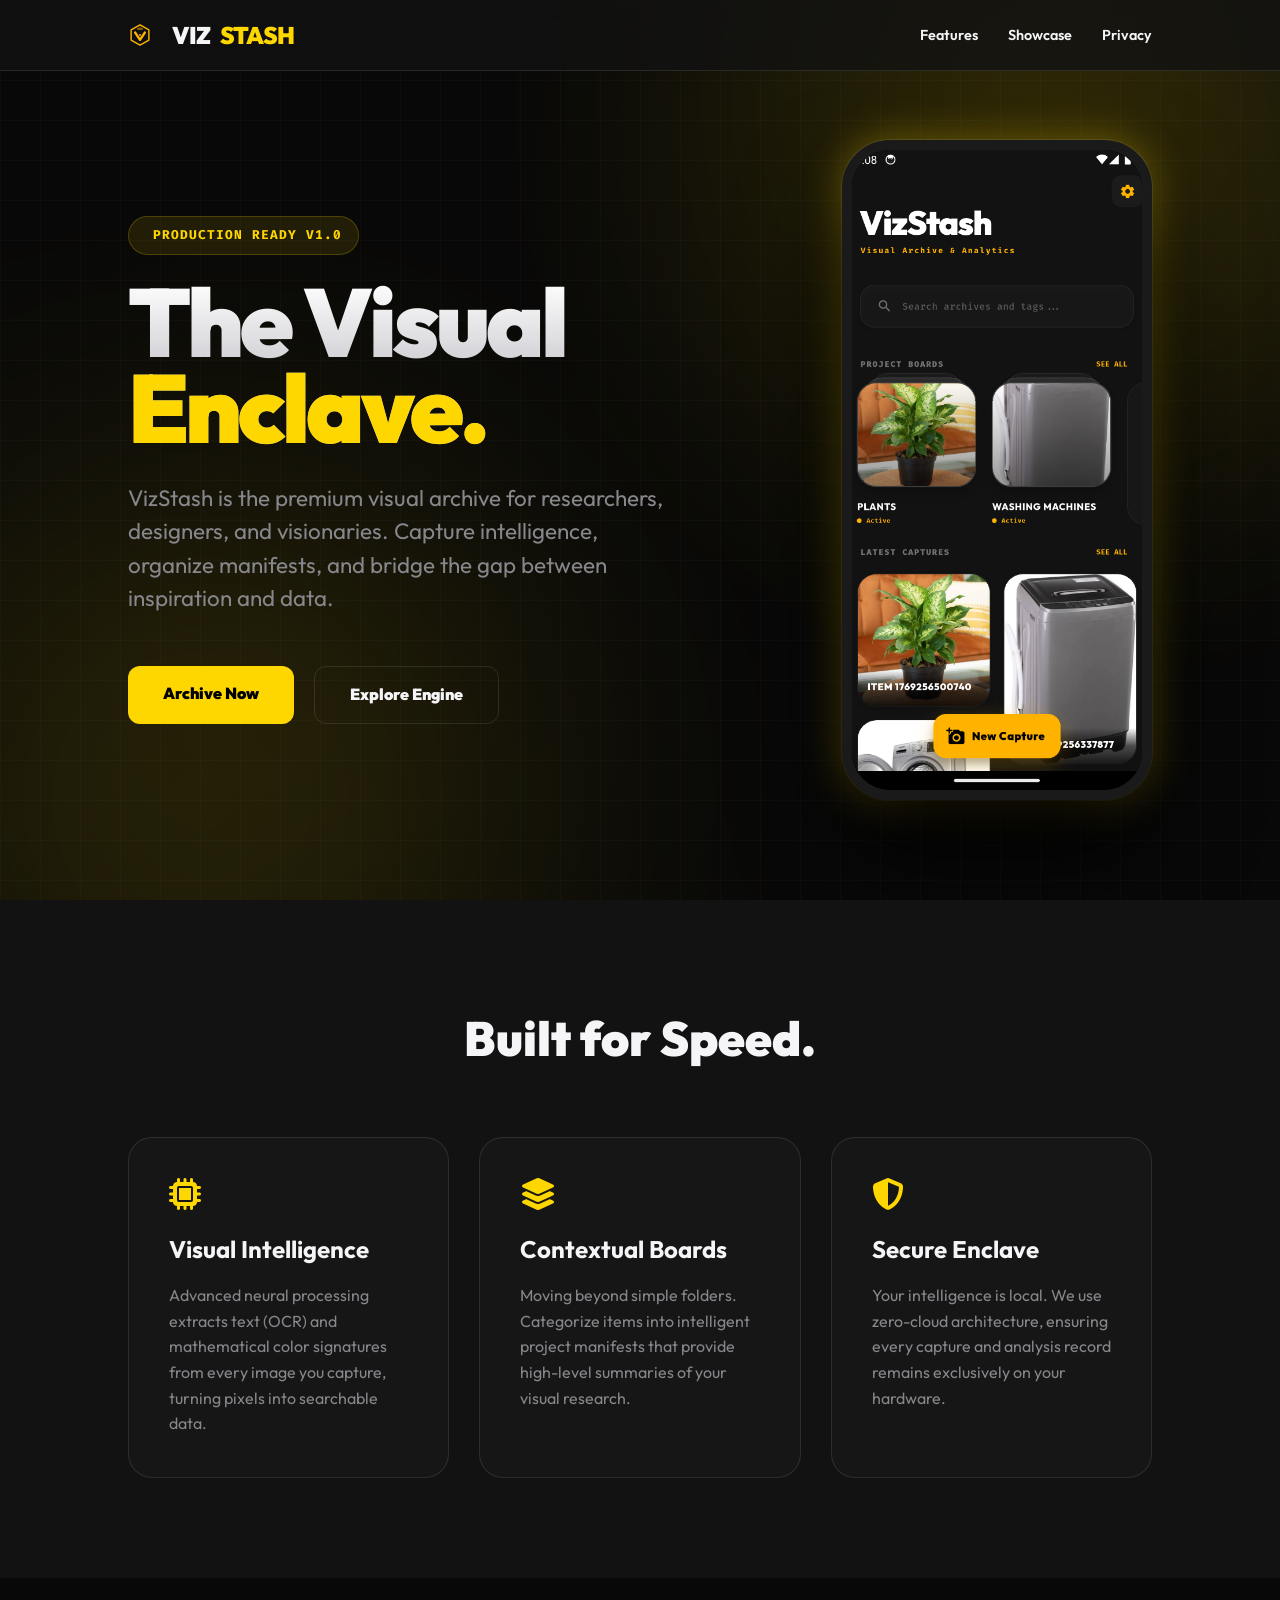
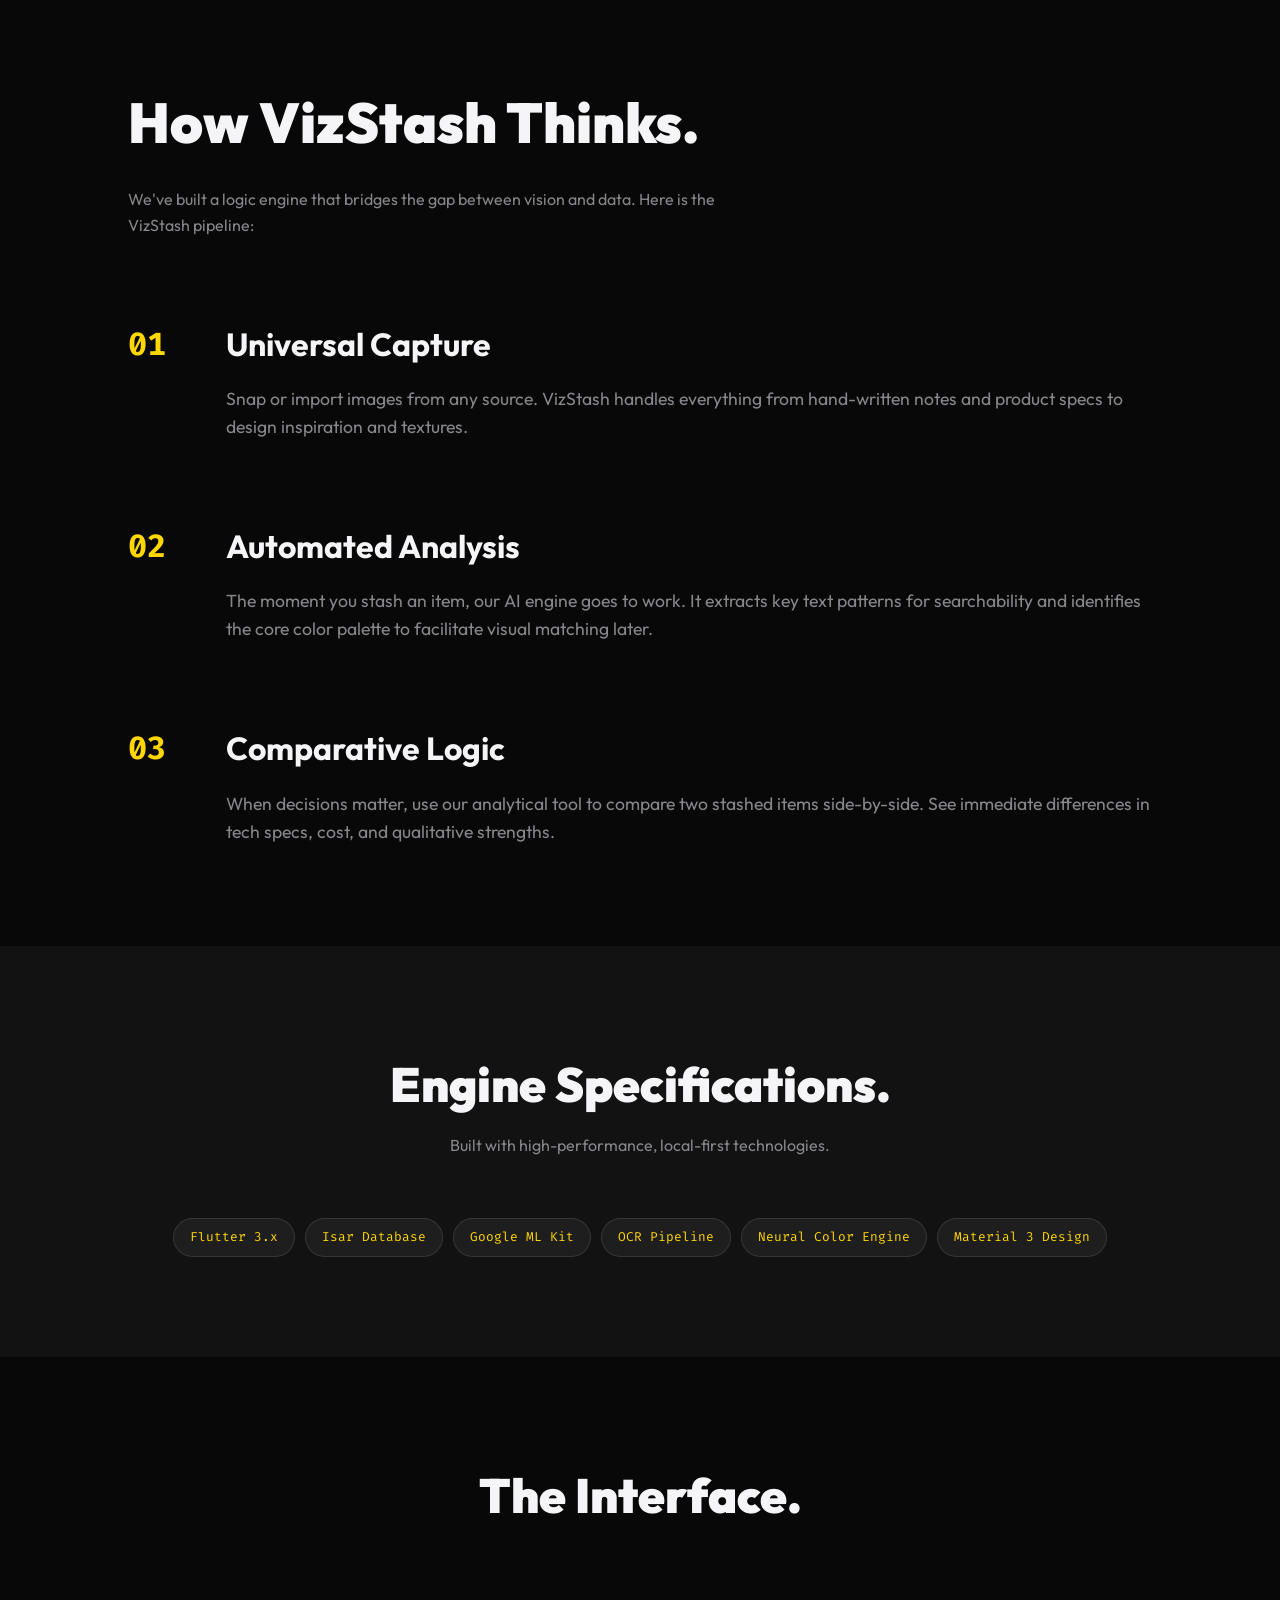
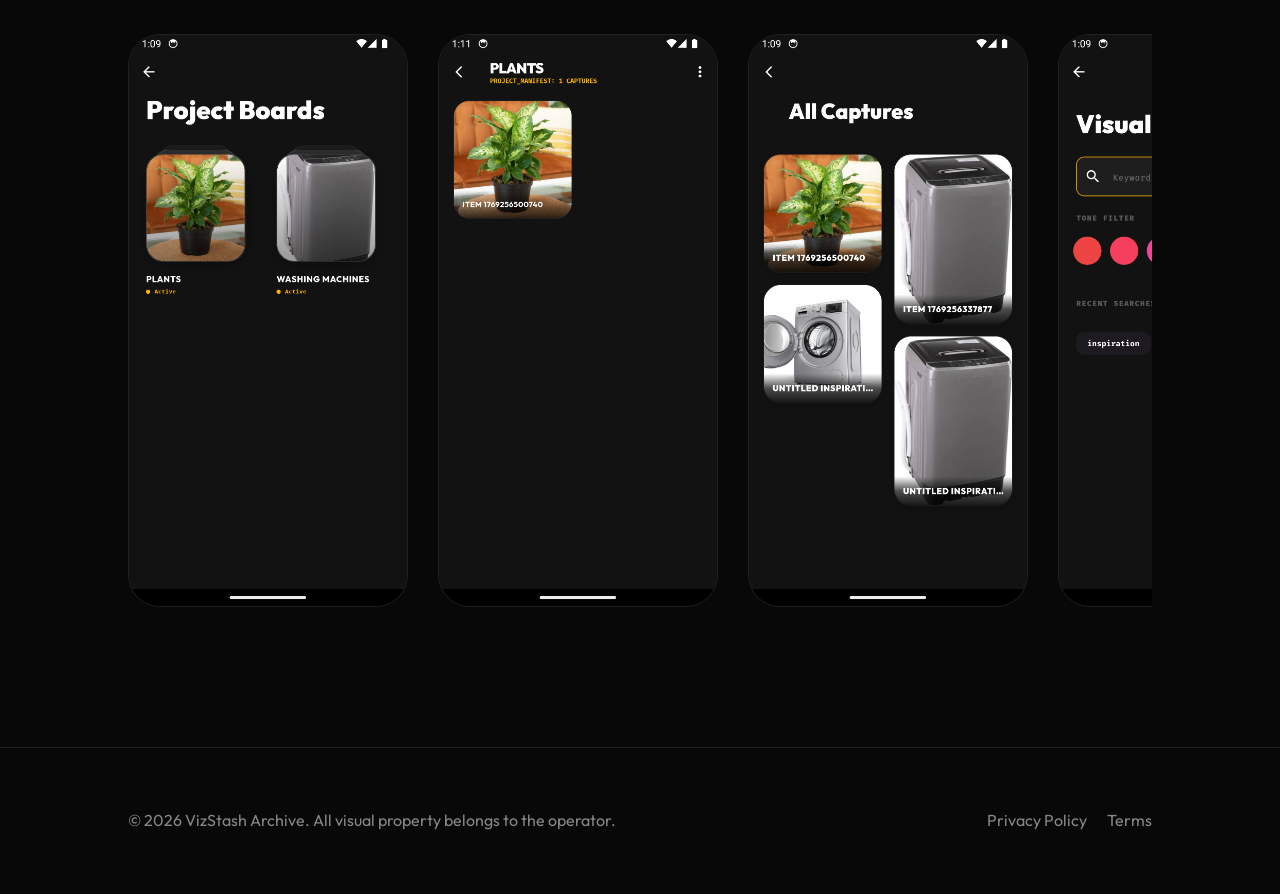
==== index.html @ eaba7603 "Add files via upload" ====
<!DOCTYPE html>
<html lang="en">

<head>
    <meta charset="UTF-8">
    <meta name="viewport" content="width=device-width, initial-scale=1.0">
    <title>VizStash | Visual Archive & Analytics</title>
    <meta name="description"
        content="VizStash: The premium visual archive for visionaries. Capture intelligence with automated OCR, color analytics, and professional project manifests. Local-first privacy.">

    <!-- Open Graph / Facebook -->
    <meta property="og:type" content="website">
    <meta property="og:url" content="https://vizstash.app/">
    <meta property="og:title" content="VizStash | Visual Archive & Analytics">
    <meta property="og:description"
        content="Capture intelligence instantly. The ultimate local-first visual archive for creators.">
    <meta property="og:image" content="img/home_screen.png">

    <!-- Twitter -->
    <meta property="twitter:card" content="summary_large_image">
    <meta property="twitter:url" content="https://vizstash.app/">
    <meta property="twitter:title" content="VizStash | Visual Archive & Analytics">
    <meta property="twitter:description"
        content="Capture intelligence instantly. The ultimate local-first visual archive for creators.">
    <meta property="twitter:image" content="img/home_screen.png">

    <!-- Structured Data -->
    <script type="application/ld+json">
    {
      "@context": "https://schema.org",
      "@type": "SoftwareApplication",
      "name": "VizStash",
      "operatingSystem": "Android",
      "applicationCategory": "ProductivityApplication",
      "offers": {
        "@type": "Offer",
        "price": "0",
        "priceCurrency": "USD"
      },
      "description": "Premium visual archive and intelligence tool with OCR and color analytics."
    }
    </script>

    <link rel="stylesheet" href="style.css">
    <link rel="stylesheet" href="https://cdnjs.cloudflare.com/ajax/libs/font-awesome/6.4.0/css/all.min.css">
</head>

<body>
    <nav class="reveal">
        <div class="logo">
            <img src="img/logo.svg" alt="VizStash Logo" style="height: 24px; margin-right: 10px;">
            VIZ<span>STASH</span>
        </div>
        <div class="nav-links">
            <a href="#features">Features</a>
            <a href="#showcase">Showcase</a>
            <a href="privacy.html">Privacy</a>
        </div>
    </nav>

    <section class="hero">
        <div class="hero-glow glow-1"></div>
        <div class="hero-glow glow-2"></div>

        <div class="hero-content reveal">
            <div class="hero-badge">
                <i class="fas fa-sparkles"></i> Production Ready v1.0
            </div>
            <h1>The Visual <span>Enclave.</span></h1>
            <p>VizStash is the premium visual archive for researchers, designers, and visionaries. Capture intelligence,
                organize manifests, and bridge the gap between inspiration and data.</p>
            <div class="cta-buttons">
                <a href="#" class="btn btn-primary">Archive Now</a>
                <a href="#features" class="btn btn-secondary">Explore Engine</a>
            </div>
        </div>
        <div class="hero-mockup reveal">
            <div class="mockup-container">
                <img src="img/home_screen.png" alt="VizStash Mobile Dashboard" class="mockup-screen">
            </div>
        </div>
    </section>

    <section class="features reveal" id="features">
        <div class="section-header">
            <h2>Built for Speed.</h2>
        </div>
        <div class="feature-grid">
            <div class="feature-card">
                <i class="fas fa-microchip"></i>
                <h3>Visual Intelligence</h3>
                <p>Advanced neural processing extracts text (OCR) and mathematical color signatures from every image you
                    capture, turning pixels into searchable data.</p>
            </div>
            <div class="feature-card">
                <i class="fas fa-layer-group"></i>
                <h3>Contextual Boards</h3>
                <p>Moving beyond simple folders. Categorize items into intelligent project manifests that provide
                    high-level summaries of your visual research.</p>
            </div>
            <div class="feature-card">
                <i class="fas fa-shield-halved"></i>
                <h3>Secure Enclave</h3>
                <p>Your intelligence is local. We use zero-cloud architecture, ensuring every capture and analysis
                    record remains exclusively on your hardware.</p>
            </div>
        </div>
    </section>

    <section class="how-it-works reveal" id="how-it-works" style="padding: 100px 10%; background: var(--bg);">
        <div class="section-header" style="text-align: left; margin-bottom: 80px;">
            <h2 style="font-size: 3.5rem;">How VizStash <span>Thinks</span>.</h2>
            <p style="color: var(--text-muted); max-width: 600px; margin-top: 20px;">We've built a logic engine that
                bridges the gap between vision and data. Here is the VizStash pipeline:</p>
        </div>

        <div style="display: flex; flex-direction: column; gap: 80px;">
            <div style="display: flex; gap: 60px; align-items: start;">
                <div style="font-family: 'Fira Code'; color: var(--primary); font-size: 2rem; font-weight: 900;">01
                </div>
                <div>
                    <h3 style="font-size: 2rem; margin-bottom: 15px;">Universal Capture</h3>
                    <p style="color: var(--text-muted); font-size: 1.1rem;">Snap or import images from any source.
                        VizStash handles everything from hand-written notes and product specs to design inspiration and
                        textures.</p>
                </div>
            </div>

            <div style="display: flex; gap: 60px; align-items: start;">
                <div style="font-family: 'Fira Code'; color: var(--primary); font-size: 2rem; font-weight: 900;">02
                </div>
                <div>
                    <h3 style="font-size: 2rem; margin-bottom: 15px;">Automated Analysis</h3>
                    <p style="color: var(--text-muted); font-size: 1.1rem;">The moment you stash an item, our AI engine
                        goes to work. It extracts key text patterns for searchability and identifies the core color
                        palette to facilitate visual matching later.</p>
                </div>
            </div>

            <div style="display: flex; gap: 60px; align-items: start;">
                <div style="font-family: 'Fira Code'; color: var(--primary); font-size: 2rem; font-weight: 900;">03
                </div>
                <div>
                    <h3 style="font-size: 2rem; margin-bottom: 15px;">Comparative Logic</h3>
                    <p style="color: var(--text-muted); font-size: 1.1rem;">When decisions matter, use our analytical
                        tool to compare two stashed items side-by-side. See immediate differences in tech specs, cost,
                        and qualitative strengths.</p>
                </div>
            </div>
        </div>
    </section>

    <section class="tech-stack reveal" style="padding: 100px 10%; background: var(--surface); text-align: center;">
        <div class="section-header">
            <h2>Engine Specifications.</h2>
            <p style="color: var(--text-muted); margin-top: 10px;">Built with high-performance, local-first
                technologies.</p>
        </div>
        <div class="tech-pills">
            <span class="tech-pill">Flutter 3.x</span>
            <span class="tech-pill">Isar Database</span>
            <span class="tech-pill">Google ML Kit</span>
            <span class="tech-pill">OCR Pipeline</span>
            <span class="tech-pill">Neural Color Engine</span>
            <span class="tech-pill">Material 3 Design</span>
        </div>
    </section>

    <section class="showcase reveal" id="showcase">
        <div class="section-header">
            <h2>The Interface.</h2>
        </div>
        <div class="showcase-scroll">
            <div class="showcase-item">
                <img src="img/all_boards.png" alt="Boards View">
            </div>
            <div class="showcase-item">
                <img src="img/board_detail.png" alt="Board Detail">
            </div>
            <div class="showcase-item">
                <img src="img/all_captures.png" alt="All Captures">
            </div>
            <div class="showcase-item">
                <img src="img/item_detail.png" alt="Item Details">
            </div>
            <div class="showcase-item">
                <img src="img/search_view.png" alt="Visual Search">
            </div>
            <div class="showcase-item">
                <img src="img/comparison_view.png" alt="Analysis Comparison">
            </div>
        </div>
    </section>

    <footer>
        <p>&copy; 2026 VizStash Archive. All visual property belongs to the operator.</p>
        <div class="footer-links">
            <a href="privacy.html">Privacy Policy</a>
            <a href="#">Terms</a>
        </div>
    </footer>

    <script>
        // Scroll Reveal logic
        const observerOptions = {
            threshold: 0.1
        };

        const observer = new IntersectionObserver((entries) => {
            entries.forEach(entry => {
                if (entry.isIntersecting) {
                    entry.target.classList.add('active');
                }
            });
        }, observerOptions);

        document.querySelectorAll('.reveal').forEach(el => observer.observe(el));

        // Smooth scrolling
        document.querySelectorAll('a[href^="#"]').forEach(anchor => {
            anchor.addEventListener('click', function (e) {
                e.preventDefault();
                document.querySelector(this.getAttribute('href')).scrollIntoView({
                    behavior: 'smooth'
                });
            });
        });
    </script>
</body>

</html>
---- style.css ----
@import url('https://fonts.googleapis.com/css2?family=Outfit:wght@300;400;600;900&family=Fira+Code:wght@400;700&display=swap');

:root {
    --primary: #FFD700;
    --primary-glow: rgba(255, 215, 0, 0.4);
    --bg: #080808;
    --surface: #121212;
    --surface-light: #1E1E1E;
    --surface-glass: rgba(18, 18, 18, 0.8);
    --text: #F5F5F7;
    --text-muted: #86868B;
    --border: rgba(255, 255, 255, 0.1);
    --accent-red: #FF3B30;
    --transition: all 0.5s cubic-bezier(0.4, 0, 0.2, 1);
}

/* Custom Scrollbar */
::-webkit-scrollbar {
    width: 8px;
}

::-webkit-scrollbar-track {
    background: var(--bg);
}

::-webkit-scrollbar-thumb {
    background: #333;
    border-radius: 10px;
}

::-webkit-scrollbar-thumb:hover {
    background: #444;
}

* {
    margin: 0;
    padding: 0;
    box-sizing: border-box;
}

body {
    background-color: var(--bg);
    color: var(--text);
    font-family: 'Outfit', sans-serif;
    line-height: 1.6;
    overflow-x: hidden;
}

/* Glassmorphism Navigation */
nav {
    position: fixed;
    top: 0;
    width: 100%;
    z-index: 1000;
    background: var(--surface-glass);
    backdrop-filter: blur(20px);
    border-bottom: 1px solid var(--border);
    padding: 1rem 10%;
    display: flex;
    justify-content: space-between;
    align-items: center;
}

.logo {
    font-weight: 900;
    font-size: 1.5rem;
    letter-spacing: -1px;
    display: flex;
    align-items: center;
    gap: 10px;
}

.logo span {
    color: var(--primary);
}

.nav-links {
    display: flex;
    gap: 30px;
}

.nav-links a {
    color: var(--text);
    text-decoration: none;
    font-weight: 600;
    font-size: 0.9rem;
    transition: color 0.3s ease;
}

.nav-links a:hover {
    color: var(--primary);
}

/* Hero Section */
.hero {
    min-height: 100vh;
    padding: 120px 10% 80px;
    display: flex;
    align-items: center;
    justify-content: space-between;
    position: relative;
    overflow: hidden;
    background: radial-gradient(circle at 80% 20%, rgba(255, 215, 0, 0.08), transparent 40%),
        radial-gradient(circle at 20% 80%, rgba(255, 215, 0, 0.03), transparent 40%),
        linear-gradient(rgba(255, 255, 255, 0.02) 1px, transparent 1px),
        linear-gradient(90deg, rgba(255, 255, 255, 0.02) 1px, transparent 1px);
    background-size: 100% 100%, 100% 100%, 40px 40px, 40px 40px;
}

.hero-glow {
    position: absolute;
    width: 600px;
    height: 600px;
    background: var(--primary-glow);
    filter: blur(150px);
    border-radius: 50%;
    z-index: 0;
    pointer-events: none;
    opacity: 0.3;
}

.glow-1 {
    top: -200px;
    right: -100px;
}

.glow-2 {
    bottom: -200px;
    left: -100px;
}

.hero-content {
    flex: 1.2;
    max-width: 700px;
    position: relative;
    z-index: 10;
}

.hero-badge {
    display: inline-flex;
    align-items: center;
    gap: 8px;
    padding: 8px 16px;
    background: rgba(255, 215, 0, 0.1);
    border: 1px solid rgba(255, 215, 0, 0.2);
    border-radius: 100px;
    font-size: 0.8rem;
    font-weight: 700;
    color: var(--primary);
    margin-bottom: 24px;
    font-family: 'Fira Code', monospace;
    text-transform: uppercase;
    letter-spacing: 1px;
}

.hero-content h1 {
    font-size: 6rem;
    font-weight: 900;
    line-height: 0.9;
    margin-bottom: 30px;
    letter-spacing: -4px;
    background: linear-gradient(180deg, #FFFFFF 0%, #A1A1AA 100%);
    -webkit-background-clip: text;
    background-clip: text;
    -webkit-text-fill-color: transparent;
}

.hero-badge i {
    animation: pulse 2s infinite;
}

@keyframes pulse {
    0% {
        opacity: 0.5;
    }

    50% {
        opacity: 1;
    }

    100% {
        opacity: 0.5;
    }
}

.hero-content h1 span {
    display: block;
    color: var(--primary);
    -webkit-text-fill-color: var(--primary);
}

.hero-content p {
    font-size: 1.4rem;
    color: var(--text-muted);
    margin-bottom: 50px;
    max-width: 550px;
    line-height: 1.5;
}

.cta-buttons {
    display: flex;
    gap: 20px;
}

.btn {
    padding: 15px 35px;
    border-radius: 12px;
    text-decoration: none;
    font-weight: 900;
    font-size: 1rem;
    transition: all 0.3s cubic-bezier(0.175, 0.885, 0.32, 1.275);
}

.btn-primary {
    background: var(--primary);
    color: #000;
}

.btn-secondary {
    border: 1px solid var(--border);
    color: var(--text);
}

.btn:hover {
    transform: translateY(-5px);
    box-shadow: 0 10px 20px rgba(0, 0, 0, 0.4), 0 0 15px var(--primary-glow);
}

/* Mobile App Mockup */
.hero-mockup {
    flex: 0.8;
    display: flex;
    justify-content: flex-end;
    position: relative;
    z-index: 10;
}

.mockup-container {
    width: 310px;
    height: 660px;
    background: #000;
    border: 10px solid #1A1A1A;
    border-radius: 48px;
    overflow: hidden;
    position: relative;
    box-shadow: 0 50px 100px rgba(0, 0, 0, 0.9),
        0 0 0 1px rgba(255, 255, 255, 0.1),
        0 0 40px var(--primary-glow);
    animation: float 8s ease-in-out infinite;
}

.mockup-screen {
    width: 100%;
    height: 100%;
    object-fit: cover;
    object-position: top;
}

@keyframes float {

    0%,
    100% {
        transform: translateY(0);
    }

    50% {
        transform: translateY(-20px);
    }
}

.mockup-container img {
    width: 100%;
    height: 100%;
    object-fit: cover;
}

/* Feature Grid */
.features {
    padding: 100px 10%;
    background: var(--surface);
}

.section-header {
    text-align: center;
    margin-bottom: 60px;
}

.section-header h2 {
    font-size: 3rem;
    font-weight: 900;
}

.feature-grid {
    display: grid;
    grid-template-columns: repeat(auto-fit, minmax(300px, 1fr));
    gap: 30px;
}

.feature-card {
    background: rgba(255, 255, 255, 0.02);
    border: 1px solid var(--border);
    padding: 40px;
    border-radius: 24px;
    transition: all 0.3s ease;
}

.feature-card:hover {
    background: var(--surface-light);
    border-color: var(--primary);
    transform: translateY(-10px);
    box-shadow: 0 20px 40px rgba(0, 0, 0, 0.5), 0 0 20px var(--primary-glow);
}

/* Scroll Reveal */
.reveal {
    opacity: 0;
    transform: translateY(30px);
    transition: var(--transition);
}

.reveal.active {
    opacity: 1;
    transform: translateY(0);
}

/* Tech Stack */
.tech-pills {
    display: flex;
    flex-wrap: wrap;
    gap: 10px;
    margin-top: 40px;
    justify-content: center;
}

.tech-pill {
    padding: 8px 16px;
    background: rgba(255, 255, 255, 0.05);
    border: 1px solid var(--border);
    border-radius: 100px;
    font-family: 'Fira Code', monospace;
    font-size: 0.8rem;
    color: var(--primary);
}

.feature-card i {
    font-size: 2rem;
    color: var(--primary);
    margin-bottom: 20px;
    display: block;
}

.feature-card h3 {
    font-size: 1.5rem;
    margin-bottom: 15px;
}

.feature-card p {
    color: var(--text-muted);
}

/* Showcase Section */
.showcase {
    padding: 100px 10%;
}

.showcase-scroll {
    display: flex;
    overflow-x: auto;
    gap: 30px;
    padding: 40px 0;
    scrollbar-width: none;
}

.showcase-scroll::-webkit-scrollbar {
    display: none;
}

.showcase-item {
    min-width: 280px;
    border-radius: 32px;
    overflow: hidden;
    border: 1px solid var(--border);
    transition: var(--transition);
}

.showcase-item:hover {
    transform: scale(1.05);
    border-color: var(--primary);
}

.showcase-item img {
    width: 100%;
    display: block;
}

/* Footer */
footer {
    padding: 60px 10%;
    border-top: 1px solid var(--border);
    display: flex;
    justify-content: space-between;
    align-items: center;
    color: var(--text-muted);
}

.footer-links {
    display: flex;
    gap: 20px;
}

.footer-links a {
    color: var(--text-muted);
    text-decoration: none;
}

/* Privacy Page Specific */
.privacy-container {
    padding: 150px 10% 100px;
    max-width: 1000px;
    margin: 0 auto;
}

.privacy-container h1 {
    font-size: 4rem;
    margin-bottom: 40px;
}

.privacy-container section {
    margin-bottom: 40px;
}

.privacy-container h2 {
    color: var(--primary);
    font-size: 1.5rem;
    margin-bottom: 20px;
    font-family: 'Fira Code', monospace;
}

/* Responsive */
@media (max-width: 768px) {
    .hero {
        flex-direction: column;
        padding-top: 150px;
        text-align: center;
    }

    .hero-content h1 {
        font-size: 3rem;
    }

    .nav-links {
        display: none;
    }

    .hero-mockup {
        margin-top: 50px;
    }
}
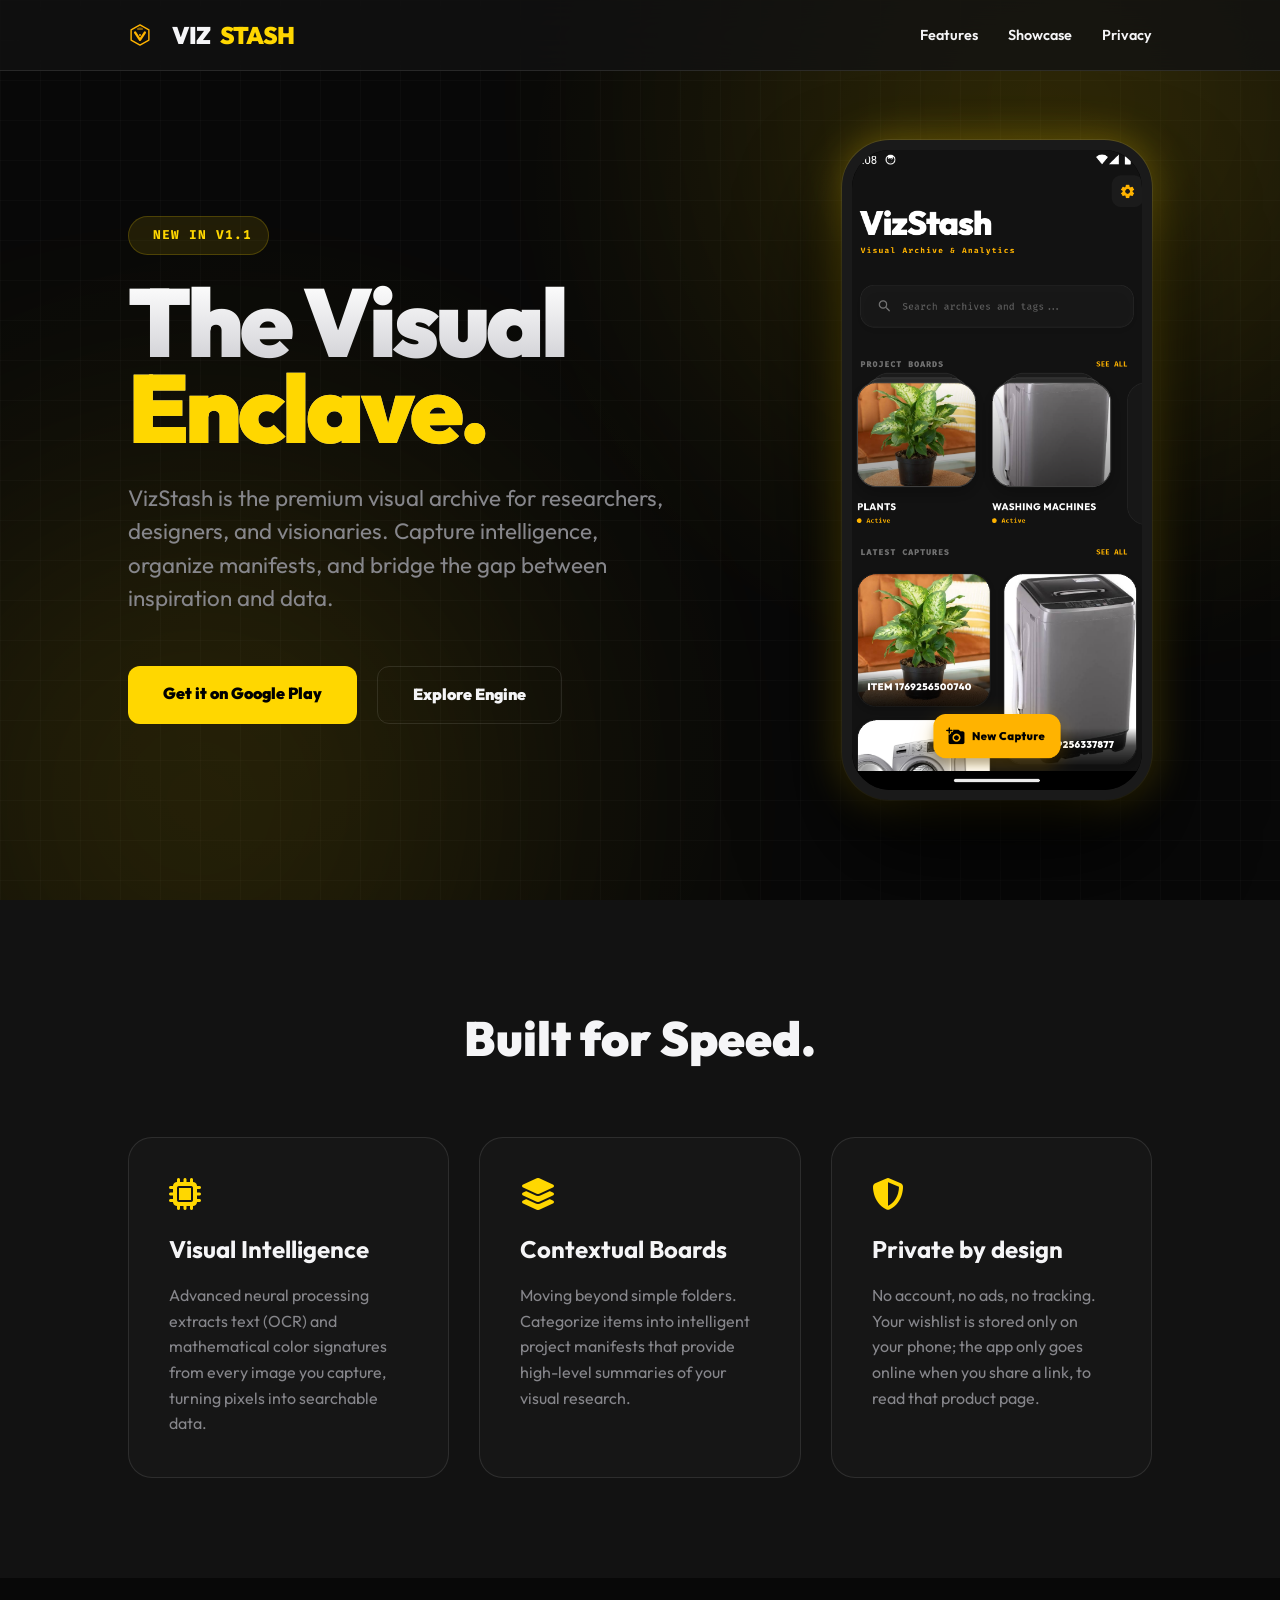
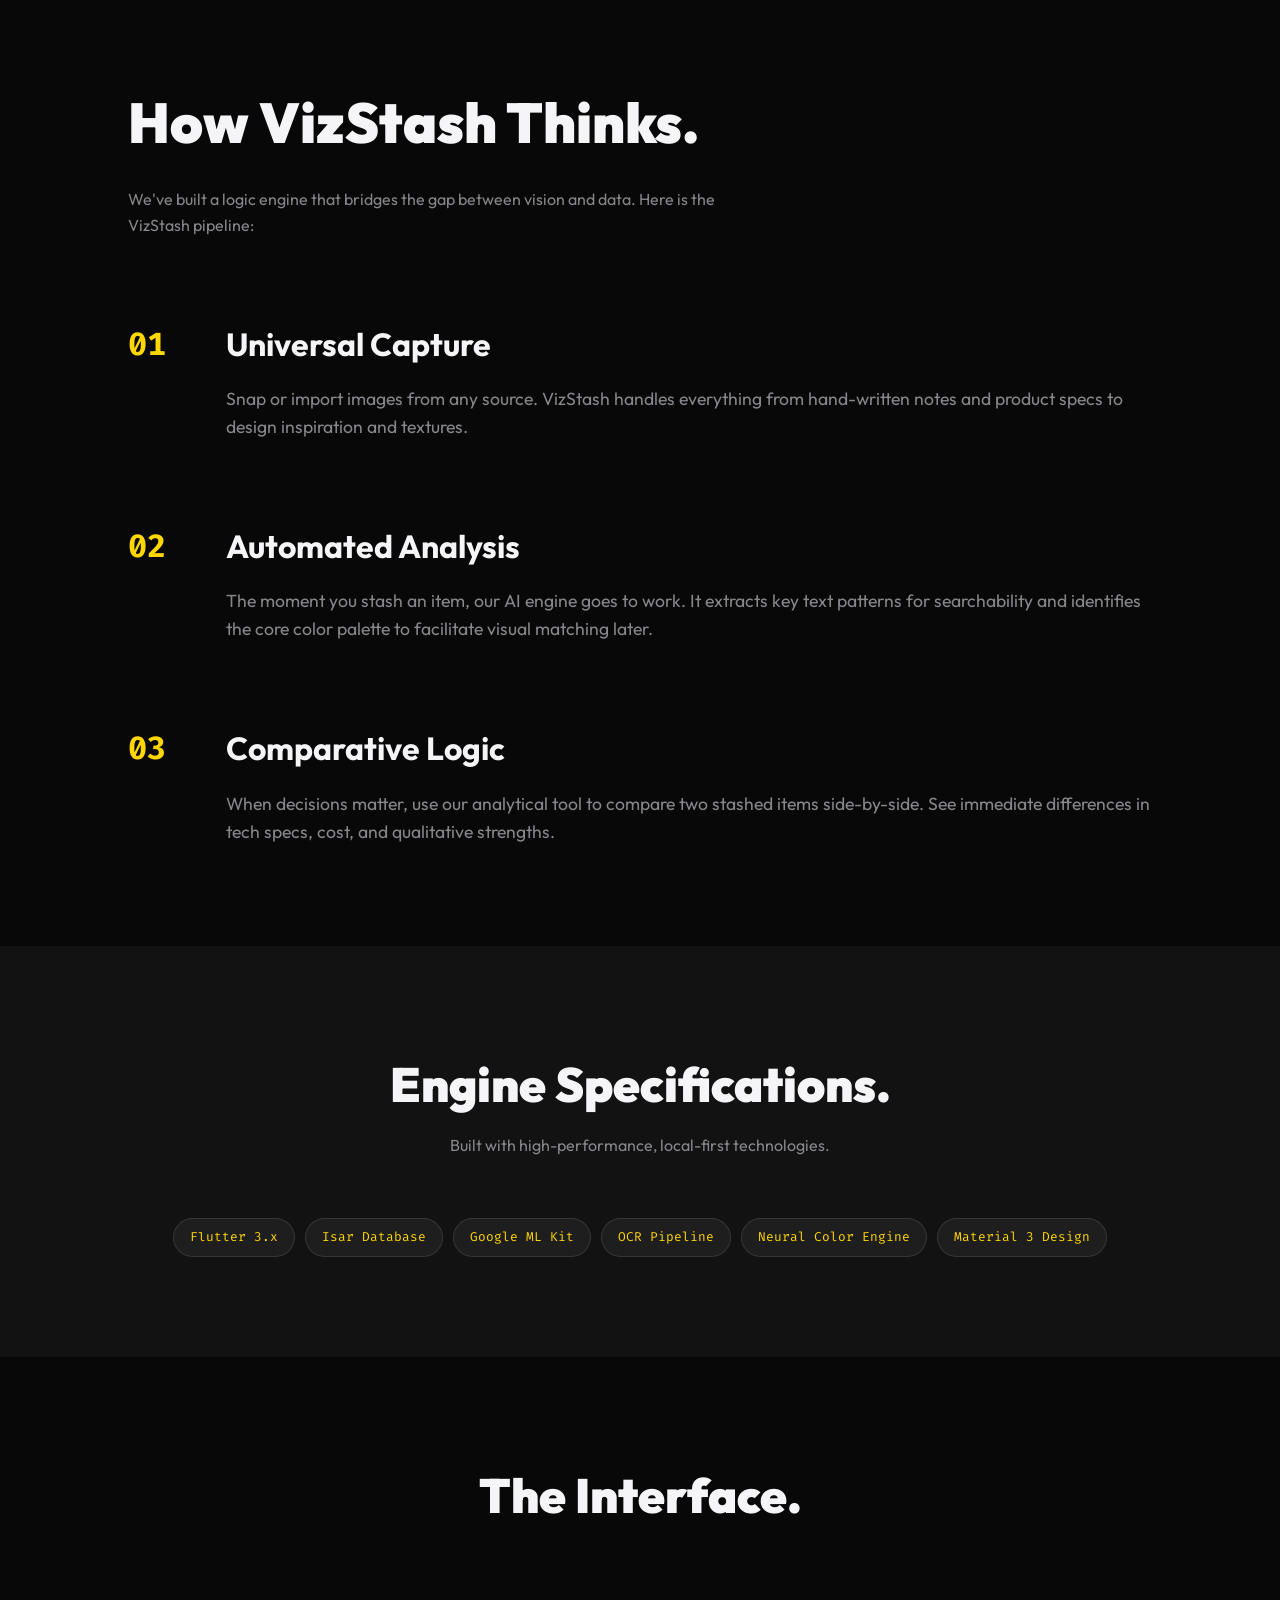
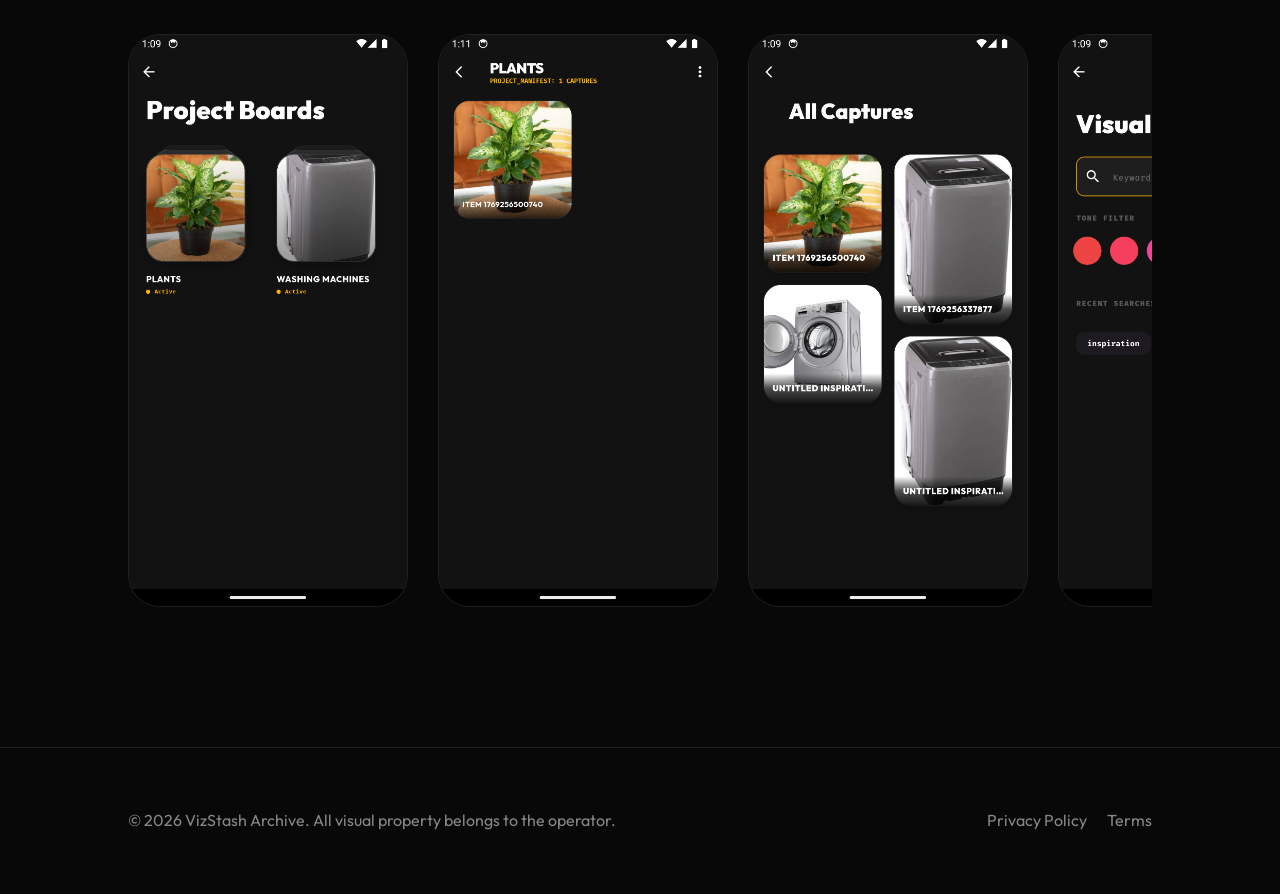
==== commit 2b37d525: "Update privacy policy and site copy for VizStash 1.1" ====
--- a/index.html
+++ b/index.html
@@ -1,231 +1,231 @@
-<!DOCTYPE html>
-<html lang="en">
-
-<head>
-    <meta charset="UTF-8">
-    <meta name="viewport" content="width=device-width, initial-scale=1.0">
-    <title>VizStash | Visual Archive & Analytics</title>
-    <meta name="description"
-        content="VizStash: The premium visual archive for visionaries. Capture intelligence with automated OCR, color analytics, and professional project manifests. Local-first privacy.">
-
-    <!-- Open Graph / Facebook -->
-    <meta property="og:type" content="website">
-    <meta property="og:url" content="https://vizstash.app/">
-    <meta property="og:title" content="VizStash | Visual Archive & Analytics">
-    <meta property="og:description"
-        content="Capture intelligence instantly. The ultimate local-first visual archive for creators.">
-    <meta property="og:image" content="img/home_screen.png">
-
-    <!-- Twitter -->
-    <meta property="twitter:card" content="summary_large_image">
-    <meta property="twitter:url" content="https://vizstash.app/">
-    <meta property="twitter:title" content="VizStash | Visual Archive & Analytics">
-    <meta property="twitter:description"
-        content="Capture intelligence instantly. The ultimate local-first visual archive for creators.">
-    <meta property="twitter:image" content="img/home_screen.png">
-
-    <!-- Structured Data -->
-    <script type="application/ld+json">
-    {
-      "@context": "https://schema.org",
-      "@type": "SoftwareApplication",
-      "name": "VizStash",
-      "operatingSystem": "Android",
-      "applicationCategory": "ProductivityApplication",
-      "offers": {
-        "@type": "Offer",
-        "price": "0",
-        "priceCurrency": "USD"
-      },
-      "description": "Premium visual archive and intelligence tool with OCR and color analytics."
-    }
-    </script>
-
-    <link rel="stylesheet" href="style.css">
-    <link rel="stylesheet" href="https://cdnjs.cloudflare.com/ajax/libs/font-awesome/6.4.0/css/all.min.css">
-</head>
-
-<body>
-    <nav class="reveal">
-        <div class="logo">
-            <img src="img/logo.svg" alt="VizStash Logo" style="height: 24px; margin-right: 10px;">
-            VIZ<span>STASH</span>
-        </div>
-        <div class="nav-links">
-            <a href="#features">Features</a>
-            <a href="#showcase">Showcase</a>
-            <a href="privacy.html">Privacy</a>
-        </div>
-    </nav>
-
-    <section class="hero">
-        <div class="hero-glow glow-1"></div>
-        <div class="hero-glow glow-2"></div>
-
-        <div class="hero-content reveal">
-            <div class="hero-badge">
-                <i class="fas fa-sparkles"></i> Production Ready v1.0
-            </div>
-            <h1>The Visual <span>Enclave.</span></h1>
-            <p>VizStash is the premium visual archive for researchers, designers, and visionaries. Capture intelligence,
-                organize manifests, and bridge the gap between inspiration and data.</p>
-            <div class="cta-buttons">
-                <a href="#" class="btn btn-primary">Archive Now</a>
-                <a href="#features" class="btn btn-secondary">Explore Engine</a>
-            </div>
-        </div>
-        <div class="hero-mockup reveal">
-            <div class="mockup-container">
-                <img src="img/home_screen.png" alt="VizStash Mobile Dashboard" class="mockup-screen">
-            </div>
-        </div>
-    </section>
-
-    <section class="features reveal" id="features">
-        <div class="section-header">
-            <h2>Built for Speed.</h2>
-        </div>
-        <div class="feature-grid">
-            <div class="feature-card">
-                <i class="fas fa-microchip"></i>
-                <h3>Visual Intelligence</h3>
-                <p>Advanced neural processing extracts text (OCR) and mathematical color signatures from every image you
-                    capture, turning pixels into searchable data.</p>
-            </div>
-            <div class="feature-card">
-                <i class="fas fa-layer-group"></i>
-                <h3>Contextual Boards</h3>
-                <p>Moving beyond simple folders. Categorize items into intelligent project manifests that provide
-                    high-level summaries of your visual research.</p>
-            </div>
-            <div class="feature-card">
-                <i class="fas fa-shield-halved"></i>
-                <h3>Secure Enclave</h3>
-                <p>Your intelligence is local. We use zero-cloud architecture, ensuring every capture and analysis
-                    record remains exclusively on your hardware.</p>
-            </div>
-        </div>
-    </section>
-
-    <section class="how-it-works reveal" id="how-it-works" style="padding: 100px 10%; background: var(--bg);">
-        <div class="section-header" style="text-align: left; margin-bottom: 80px;">
-            <h2 style="font-size: 3.5rem;">How VizStash <span>Thinks</span>.</h2>
-            <p style="color: var(--text-muted); max-width: 600px; margin-top: 20px;">We've built a logic engine that
-                bridges the gap between vision and data. Here is the VizStash pipeline:</p>
-        </div>
-
-        <div style="display: flex; flex-direction: column; gap: 80px;">
-            <div style="display: flex; gap: 60px; align-items: start;">
-                <div style="font-family: 'Fira Code'; color: var(--primary); font-size: 2rem; font-weight: 900;">01
-                </div>
-                <div>
-                    <h3 style="font-size: 2rem; margin-bottom: 15px;">Universal Capture</h3>
-                    <p style="color: var(--text-muted); font-size: 1.1rem;">Snap or import images from any source.
-                        VizStash handles everything from hand-written notes and product specs to design inspiration and
-                        textures.</p>
-                </div>
-            </div>
-
-            <div style="display: flex; gap: 60px; align-items: start;">
-                <div style="font-family: 'Fira Code'; color: var(--primary); font-size: 2rem; font-weight: 900;">02
-                </div>
-                <div>
-                    <h3 style="font-size: 2rem; margin-bottom: 15px;">Automated Analysis</h3>
-                    <p style="color: var(--text-muted); font-size: 1.1rem;">The moment you stash an item, our AI engine
-                        goes to work. It extracts key text patterns for searchability and identifies the core color
-                        palette to facilitate visual matching later.</p>
-                </div>
-            </div>
-
-            <div style="display: flex; gap: 60px; align-items: start;">
-                <div style="font-family: 'Fira Code'; color: var(--primary); font-size: 2rem; font-weight: 900;">03
-                </div>
-                <div>
-                    <h3 style="font-size: 2rem; margin-bottom: 15px;">Comparative Logic</h3>
-                    <p style="color: var(--text-muted); font-size: 1.1rem;">When decisions matter, use our analytical
-                        tool to compare two stashed items side-by-side. See immediate differences in tech specs, cost,
-                        and qualitative strengths.</p>
-                </div>
-            </div>
-        </div>
-    </section>
-
-    <section class="tech-stack reveal" style="padding: 100px 10%; background: var(--surface); text-align: center;">
-        <div class="section-header">
-            <h2>Engine Specifications.</h2>
-            <p style="color: var(--text-muted); margin-top: 10px;">Built with high-performance, local-first
-                technologies.</p>
-        </div>
-        <div class="tech-pills">
-            <span class="tech-pill">Flutter 3.x</span>
-            <span class="tech-pill">Isar Database</span>
-            <span class="tech-pill">Google ML Kit</span>
-            <span class="tech-pill">OCR Pipeline</span>
-            <span class="tech-pill">Neural Color Engine</span>
-            <span class="tech-pill">Material 3 Design</span>
-        </div>
-    </section>
-
-    <section class="showcase reveal" id="showcase">
-        <div class="section-header">
-            <h2>The Interface.</h2>
-        </div>
-        <div class="showcase-scroll">
-            <div class="showcase-item">
-                <img src="img/all_boards.png" alt="Boards View">
-            </div>
-            <div class="showcase-item">
-                <img src="img/board_detail.png" alt="Board Detail">
-            </div>
-            <div class="showcase-item">
-                <img src="img/all_captures.png" alt="All Captures">
-            </div>
-            <div class="showcase-item">
-                <img src="img/item_detail.png" alt="Item Details">
-            </div>
-            <div class="showcase-item">
-                <img src="img/search_view.png" alt="Visual Search">
-            </div>
-            <div class="showcase-item">
-                <img src="img/comparison_view.png" alt="Analysis Comparison">
-            </div>
-        </div>
-    </section>
-
-    <footer>
-        <p>&copy; 2026 VizStash Archive. All visual property belongs to the operator.</p>
-        <div class="footer-links">
-            <a href="privacy.html">Privacy Policy</a>
-            <a href="#">Terms</a>
-        </div>
-    </footer>
-
-    <script>
-        // Scroll Reveal logic
-        const observerOptions = {
-            threshold: 0.1
-        };
-
-        const observer = new IntersectionObserver((entries) => {
-            entries.forEach(entry => {
-                if (entry.isIntersecting) {
-                    entry.target.classList.add('active');
-                }
-            });
-        }, observerOptions);
-
-        document.querySelectorAll('.reveal').forEach(el => observer.observe(el));
-
-        // Smooth scrolling
-        document.querySelectorAll('a[href^="#"]').forEach(anchor => {
-            anchor.addEventListener('click', function (e) {
-                e.preventDefault();
-                document.querySelector(this.getAttribute('href')).scrollIntoView({
-                    behavior: 'smooth'
-                });
-            });
-        });
-    </script>
-</body>
-
+<!DOCTYPE html>
+<html lang="en">
+
+<head>
+    <meta charset="UTF-8">
+    <meta name="viewport" content="width=device-width, initial-scale=1.0">
+    <title>VizStash | Wishlist & Compare</title>
+    <meta name="description"
+        content="VizStash is the wishlist app that helps you decide: save products from any store or screenshot, compare them side by side and pick the best one.">
+
+    <!-- Open Graph / Facebook -->
+    <meta property="og:type" content="website">
+    <meta property="og:url" content="https://vizstash.app/">
+    <meta property="og:title" content="VizStash | Visual Archive & Analytics">
+    <meta property="og:description"
+        content="Capture intelligence instantly. The ultimate local-first visual archive for creators.">
+    <meta property="og:image" content="img/home_screen.png">
+
+    <!-- Twitter -->
+    <meta property="twitter:card" content="summary_large_image">
+    <meta property="twitter:url" content="https://vizstash.app/">
+    <meta property="twitter:title" content="VizStash | Visual Archive & Analytics">
+    <meta property="twitter:description"
+        content="Capture intelligence instantly. The ultimate local-first visual archive for creators.">
+    <meta property="twitter:image" content="img/home_screen.png">
+
+    <!-- Structured Data -->
+    <script type="application/ld+json">
+    {
+      "@context": "https://schema.org",
+      "@type": "SoftwareApplication",
+      "name": "VizStash",
+      "operatingSystem": "Android",
+      "applicationCategory": "ProductivityApplication",
+      "offers": {
+        "@type": "Offer",
+        "price": "0",
+        "priceCurrency": "USD"
+      },
+      "description": "Premium visual archive and intelligence tool with OCR and color analytics."
+    }
+    </script>
+
+    <link rel="stylesheet" href="style.css">
+    <link rel="stylesheet" href="https://cdnjs.cloudflare.com/ajax/libs/font-awesome/6.4.0/css/all.min.css">
+</head>
+
+<body>
+    <nav class="reveal">
+        <div class="logo">
+            <img src="img/logo.svg" alt="VizStash Logo" style="height: 24px; margin-right: 10px;">
+            VIZ<span>STASH</span>
+        </div>
+        <div class="nav-links">
+            <a href="#features">Features</a>
+            <a href="#showcase">Showcase</a>
+            <a href="privacy.html">Privacy</a>
+        </div>
+    </nav>
+
+    <section class="hero">
+        <div class="hero-glow glow-1"></div>
+        <div class="hero-glow glow-2"></div>
+
+        <div class="hero-content reveal">
+            <div class="hero-badge">
+                <i class="fas fa-sparkles"></i> New in v1.1
+            </div>
+            <h1>The Visual <span>Enclave.</span></h1>
+            <p>VizStash is the premium visual archive for researchers, designers, and visionaries. Capture intelligence,
+                organize manifests, and bridge the gap between inspiration and data.</p>
+            <div class="cta-buttons">
+                <a href="https://play.google.com/store/apps/details?id=com.vizstash.app" class="btn btn-primary">Get it on Google Play</a>
+                <a href="#features" class="btn btn-secondary">Explore Engine</a>
+            </div>
+        </div>
+        <div class="hero-mockup reveal">
+            <div class="mockup-container">
+                <img src="img/home_screen.png" alt="VizStash Mobile Dashboard" class="mockup-screen">
+            </div>
+        </div>
+    </section>
+
+    <section class="features reveal" id="features">
+        <div class="section-header">
+            <h2>Built for Speed.</h2>
+        </div>
+        <div class="feature-grid">
+            <div class="feature-card">
+                <i class="fas fa-microchip"></i>
+                <h3>Visual Intelligence</h3>
+                <p>Advanced neural processing extracts text (OCR) and mathematical color signatures from every image you
+                    capture, turning pixels into searchable data.</p>
+            </div>
+            <div class="feature-card">
+                <i class="fas fa-layer-group"></i>
+                <h3>Contextual Boards</h3>
+                <p>Moving beyond simple folders. Categorize items into intelligent project manifests that provide
+                    high-level summaries of your visual research.</p>
+            </div>
+            <div class="feature-card">
+                <i class="fas fa-shield-halved"></i>
+                <h3>Private by design</h3>
+                <p>No account, no ads, no tracking. Your wishlist is stored only on your phone; the app only goes online
+                    when you share a link, to read that product page.</p>
+            </div>
+        </div>
+    </section>
+
+    <section class="how-it-works reveal" id="how-it-works" style="padding: 100px 10%; background: var(--bg);">
+        <div class="section-header" style="text-align: left; margin-bottom: 80px;">
+            <h2 style="font-size: 3.5rem;">How VizStash <span>Thinks</span>.</h2>
+            <p style="color: var(--text-muted); max-width: 600px; margin-top: 20px;">We've built a logic engine that
+                bridges the gap between vision and data. Here is the VizStash pipeline:</p>
+        </div>
+
+        <div style="display: flex; flex-direction: column; gap: 80px;">
+            <div style="display: flex; gap: 60px; align-items: start;">
+                <div style="font-family: 'Fira Code'; color: var(--primary); font-size: 2rem; font-weight: 900;">01
+                </div>
+                <div>
+                    <h3 style="font-size: 2rem; margin-bottom: 15px;">Universal Capture</h3>
+                    <p style="color: var(--text-muted); font-size: 1.1rem;">Snap or import images from any source.
+                        VizStash handles everything from hand-written notes and product specs to design inspiration and
+                        textures.</p>
+                </div>
+            </div>
+
+            <div style="display: flex; gap: 60px; align-items: start;">
+                <div style="font-family: 'Fira Code'; color: var(--primary); font-size: 2rem; font-weight: 900;">02
+                </div>
+                <div>
+                    <h3 style="font-size: 2rem; margin-bottom: 15px;">Automated Analysis</h3>
+                    <p style="color: var(--text-muted); font-size: 1.1rem;">The moment you stash an item, our AI engine
+                        goes to work. It extracts key text patterns for searchability and identifies the core color
+                        palette to facilitate visual matching later.</p>
+                </div>
+            </div>
+
+            <div style="display: flex; gap: 60px; align-items: start;">
+                <div style="font-family: 'Fira Code'; color: var(--primary); font-size: 2rem; font-weight: 900;">03
+                </div>
+                <div>
+                    <h3 style="font-size: 2rem; margin-bottom: 15px;">Comparative Logic</h3>
+                    <p style="color: var(--text-muted); font-size: 1.1rem;">When decisions matter, use our analytical
+                        tool to compare two stashed items side-by-side. See immediate differences in tech specs, cost,
+                        and qualitative strengths.</p>
+                </div>
+            </div>
+        </div>
+    </section>
+
+    <section class="tech-stack reveal" style="padding: 100px 10%; background: var(--surface); text-align: center;">
+        <div class="section-header">
+            <h2>Engine Specifications.</h2>
+            <p style="color: var(--text-muted); margin-top: 10px;">Built with high-performance, local-first
+                technologies.</p>
+        </div>
+        <div class="tech-pills">
+            <span class="tech-pill">Flutter 3.x</span>
+            <span class="tech-pill">Isar Database</span>
+            <span class="tech-pill">Google ML Kit</span>
+            <span class="tech-pill">OCR Pipeline</span>
+            <span class="tech-pill">Neural Color Engine</span>
+            <span class="tech-pill">Material 3 Design</span>
+        </div>
+    </section>
+
+    <section class="showcase reveal" id="showcase">
+        <div class="section-header">
+            <h2>The Interface.</h2>
+        </div>
+        <div class="showcase-scroll">
+            <div class="showcase-item">
+                <img src="img/all_boards.png" alt="Boards View">
+            </div>
+            <div class="showcase-item">
+                <img src="img/board_detail.png" alt="Board Detail">
+            </div>
+            <div class="showcase-item">
+                <img src="img/all_captures.png" alt="All Captures">
+            </div>
+            <div class="showcase-item">
+                <img src="img/item_detail.png" alt="Item Details">
+            </div>
+            <div class="showcase-item">
+                <img src="img/search_view.png" alt="Visual Search">
+            </div>
+            <div class="showcase-item">
+                <img src="img/comparison_view.png" alt="Analysis Comparison">
+            </div>
+        </div>
+    </section>
+
+    <footer>
+        <p>&copy; 2026 VizStash Archive. All visual property belongs to the operator.</p>
+        <div class="footer-links">
+            <a href="privacy.html">Privacy Policy</a>
+            <a href="#">Terms</a>
+        </div>
+    </footer>
+
+    <script>
+        // Scroll Reveal logic
+        const observerOptions = {
+            threshold: 0.1
+        };
+
+        const observer = new IntersectionObserver((entries) => {
+            entries.forEach(entry => {
+                if (entry.isIntersecting) {
+                    entry.target.classList.add('active');
+                }
+            });
+        }, observerOptions);
+
+        document.querySelectorAll('.reveal').forEach(el => observer.observe(el));
+
+        // Smooth scrolling
+        document.querySelectorAll('a[href^="#"]').forEach(anchor => {
+            anchor.addEventListener('click', function (e) {
+                e.preventDefault();
+                document.querySelector(this.getAttribute('href')).scrollIntoView({
+                    behavior: 'smooth'
+                });
+            });
+        });
+    </script>
+</body>
+
 </html>
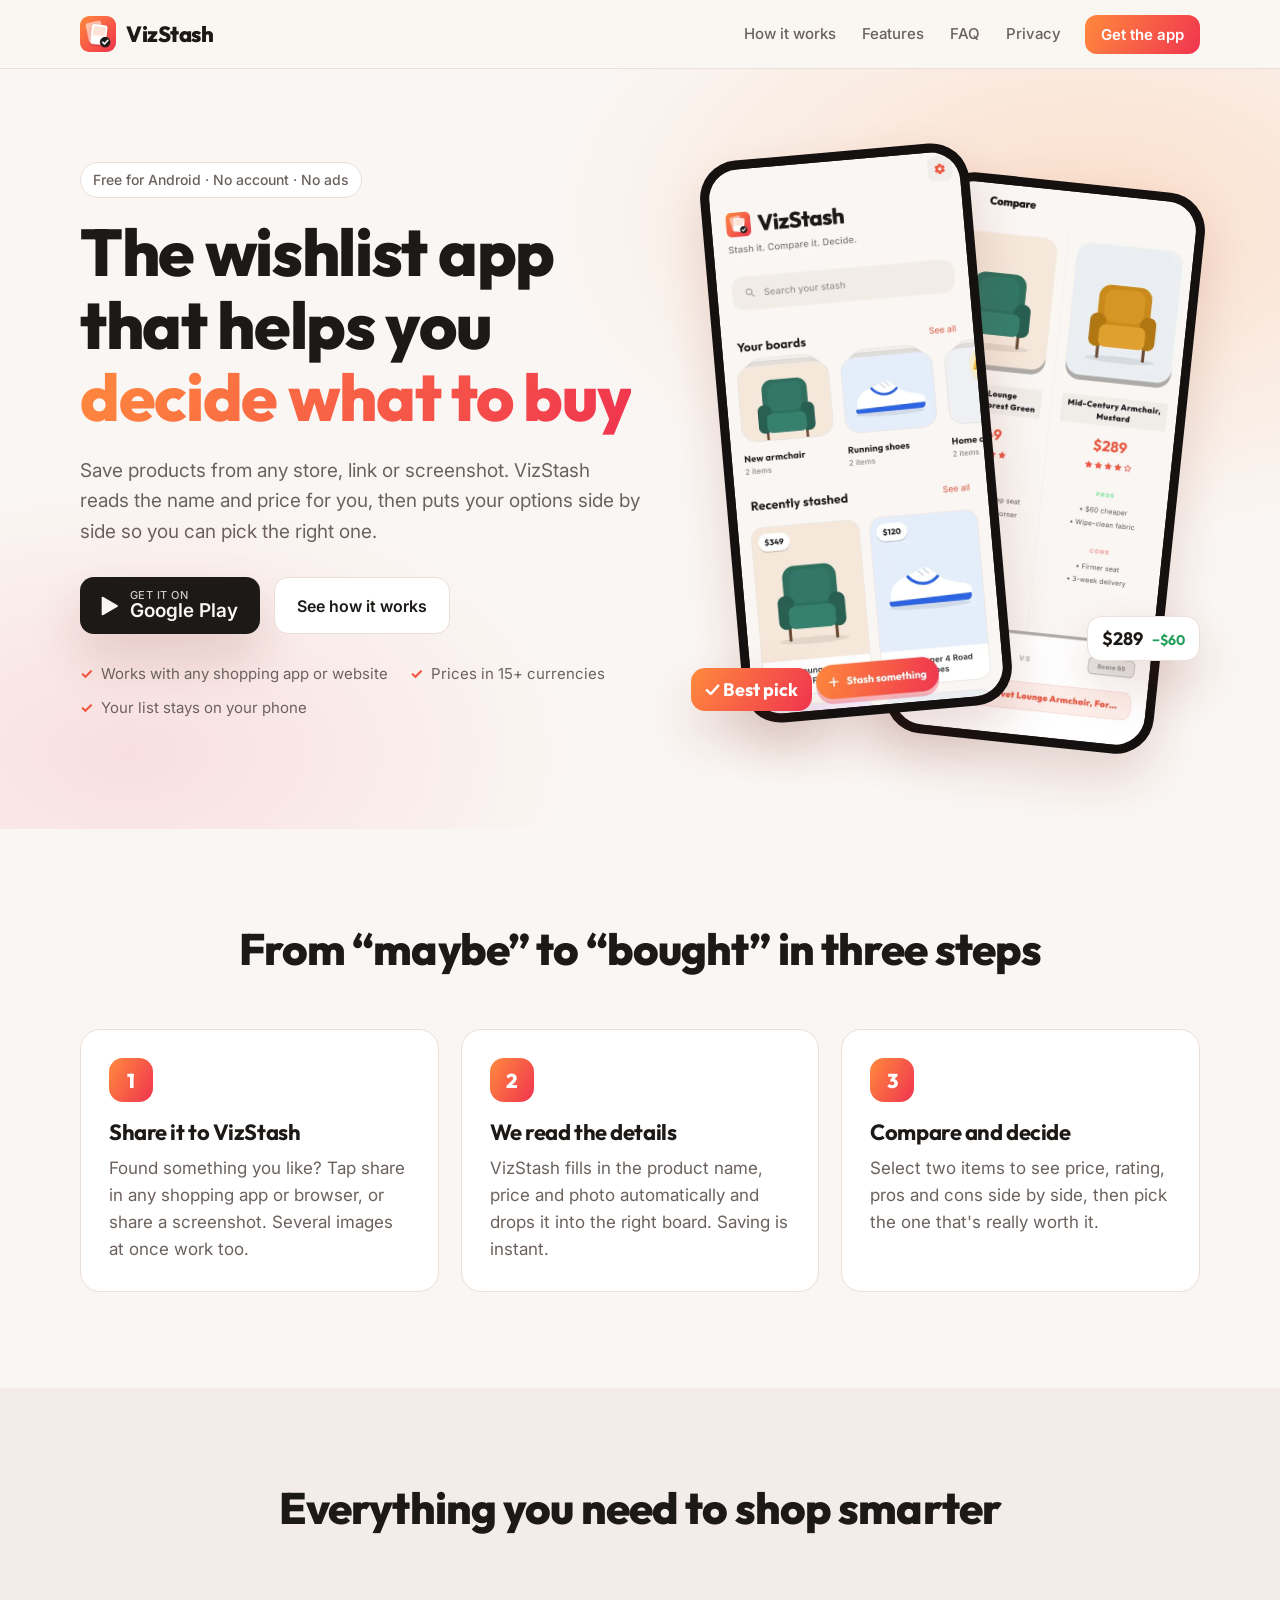
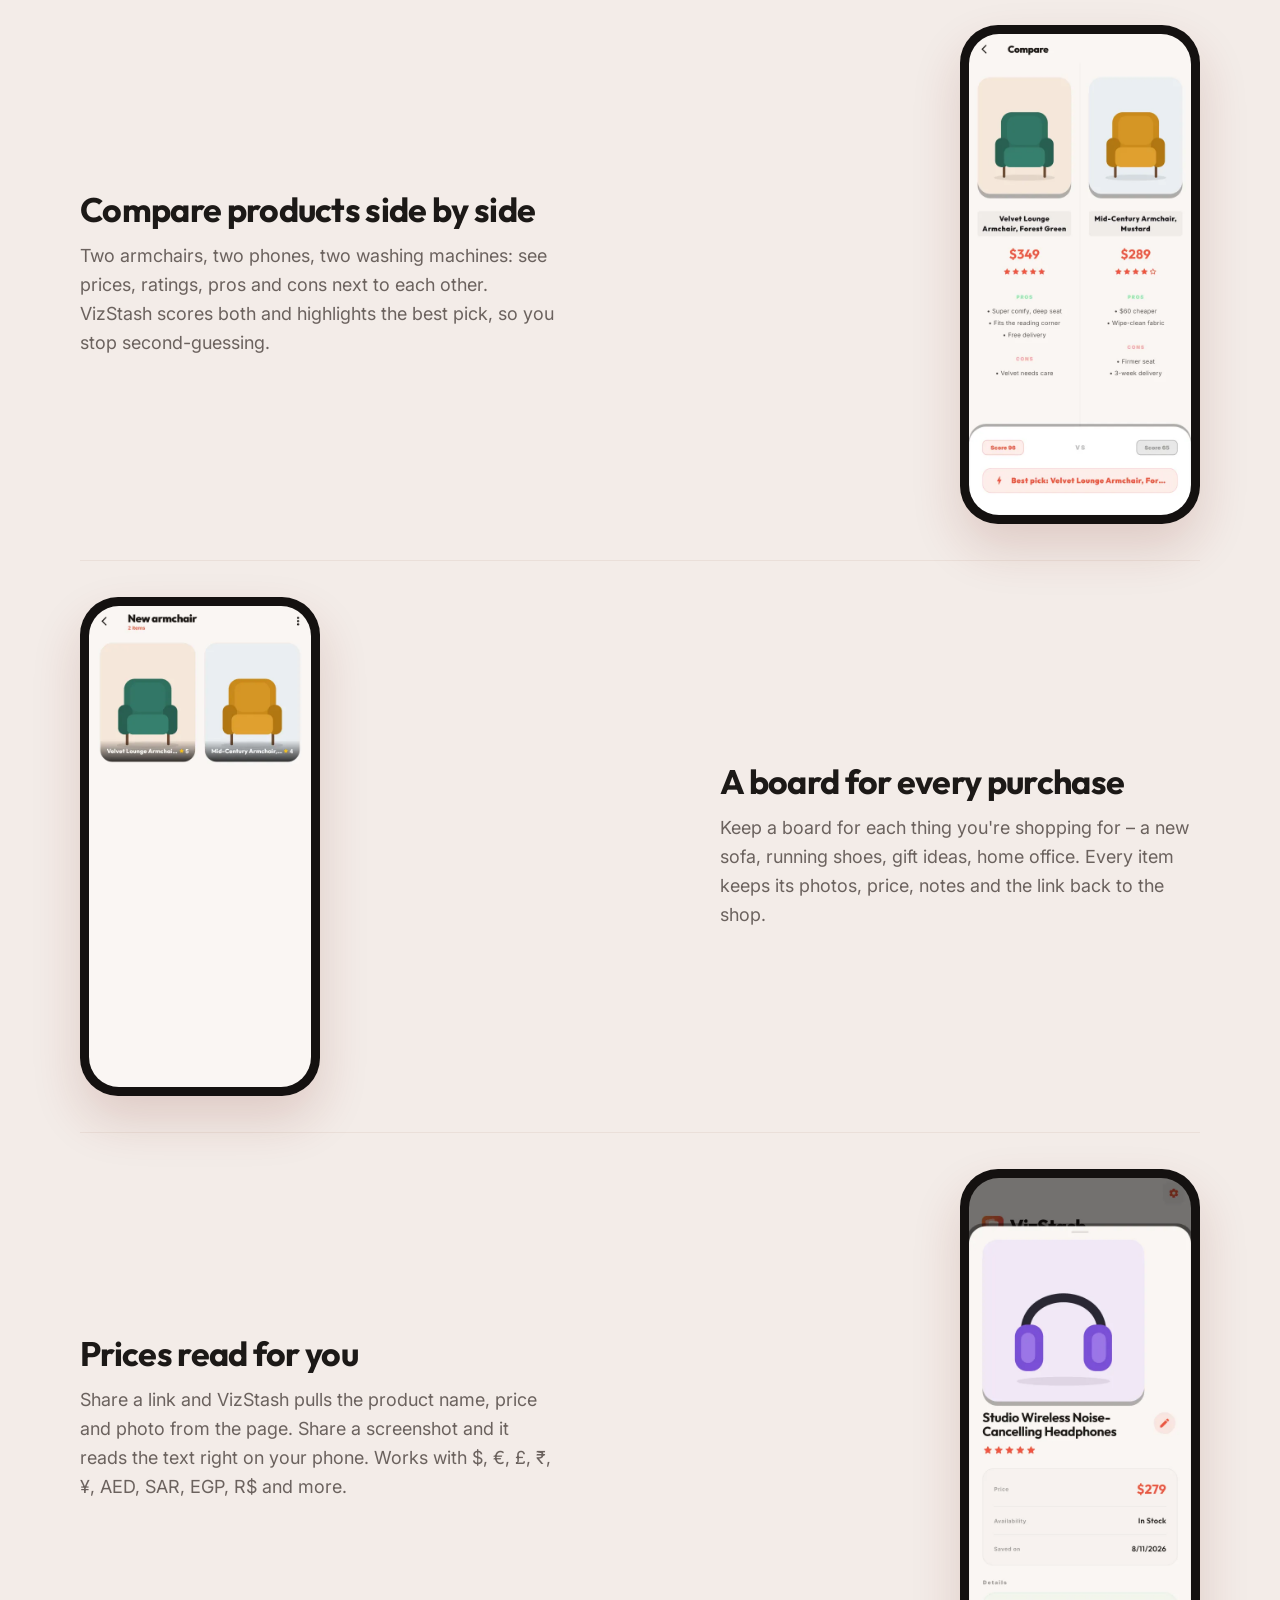
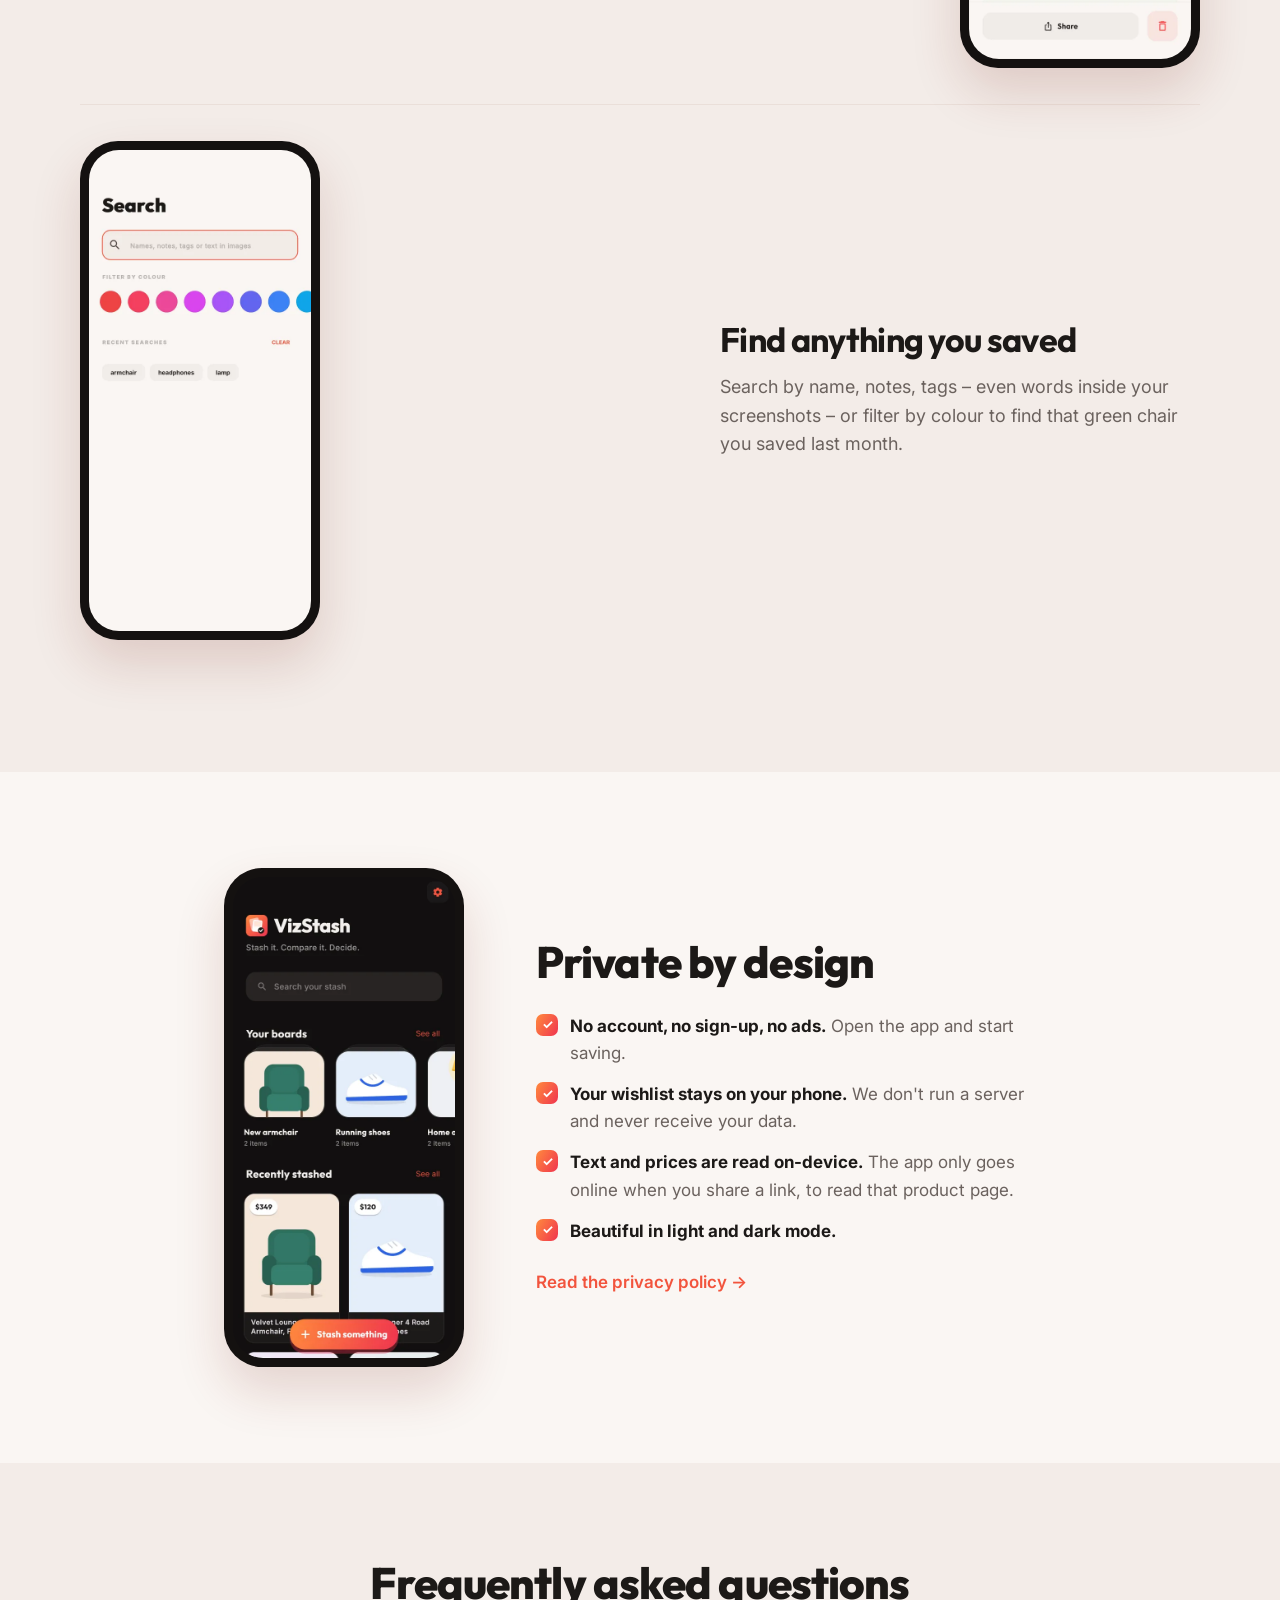
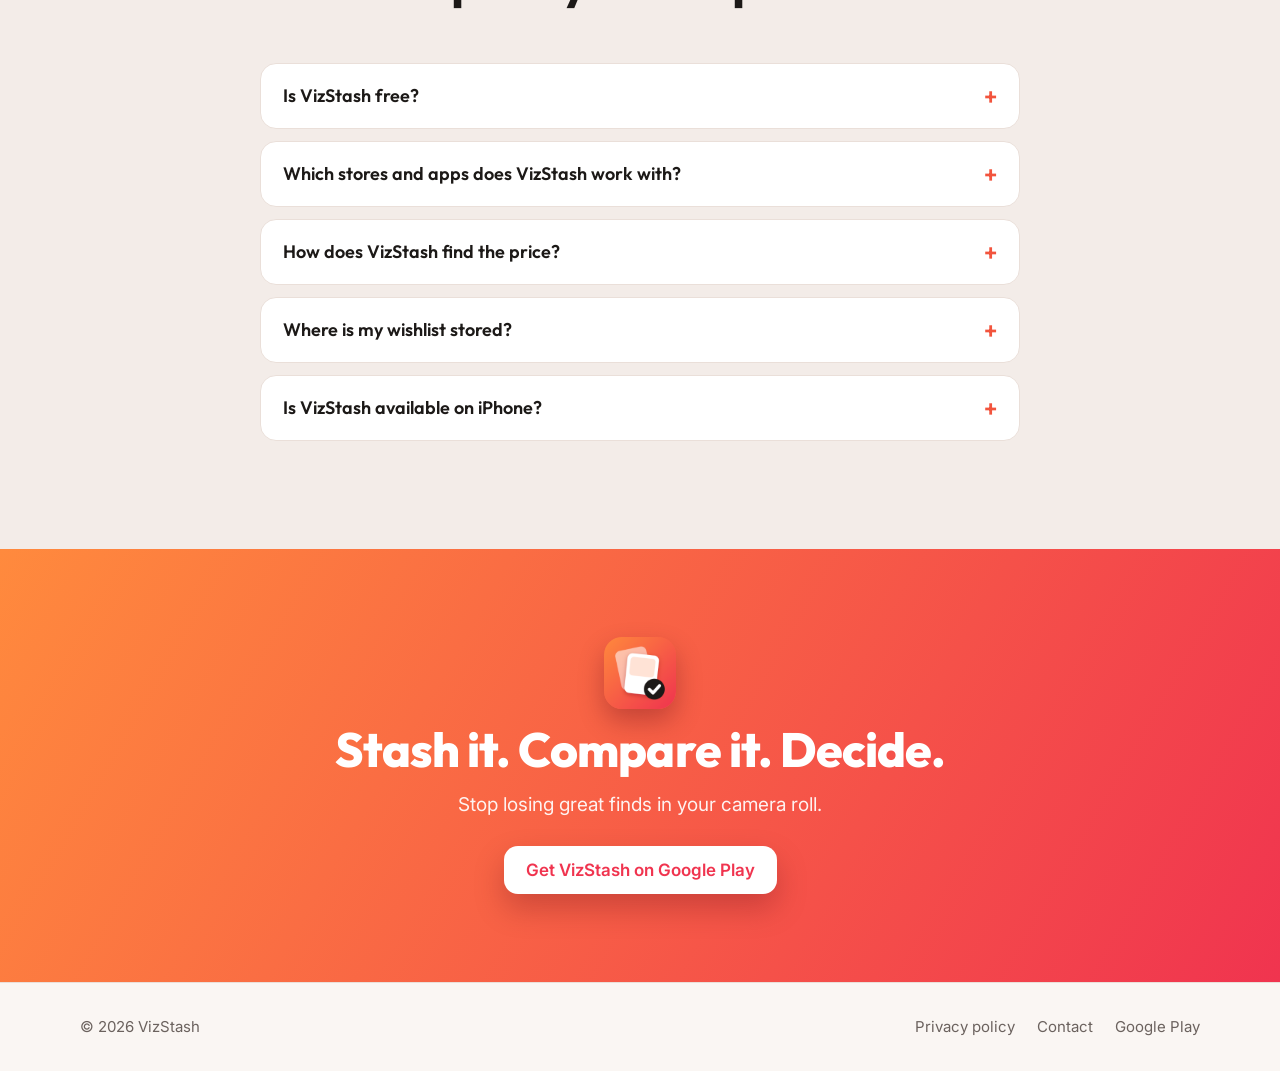
==== commit 99266510: "Redesign website with new brand, SEO metadata, sitemap and FAQ" ====
--- a/index.html
+++ b/index.html
@@ -2,230 +2,300 @@
 <html lang="en">
 
 <head>
-    <meta charset="UTF-8">
-    <meta name="viewport" content="width=device-width, initial-scale=1.0">
-    <title>VizStash | Wishlist & Compare</title>
-    <meta name="description"
-        content="VizStash is the wishlist app that helps you decide: save products from any store or screenshot, compare them side by side and pick the best one.">
-
-    <!-- Open Graph / Facebook -->
-    <meta property="og:type" content="website">
-    <meta property="og:url" content="https://vizstash.app/">
-    <meta property="og:title" content="VizStash | Visual Archive & Analytics">
-    <meta property="og:description"
-        content="Capture intelligence instantly. The ultimate local-first visual archive for creators.">
-    <meta property="og:image" content="img/home_screen.png">
-
-    <!-- Twitter -->
-    <meta property="twitter:card" content="summary_large_image">
-    <meta property="twitter:url" content="https://vizstash.app/">
-    <meta property="twitter:title" content="VizStash | Visual Archive & Analytics">
-    <meta property="twitter:description"
-        content="Capture intelligence instantly. The ultimate local-first visual archive for creators.">
-    <meta property="twitter:image" content="img/home_screen.png">
-
-    <!-- Structured Data -->
-    <script type="application/ld+json">
-    {
-      "@context": "https://schema.org",
-      "@type": "SoftwareApplication",
-      "name": "VizStash",
-      "operatingSystem": "Android",
-      "applicationCategory": "ProductivityApplication",
-      "offers": {
-        "@type": "Offer",
-        "price": "0",
-        "priceCurrency": "USD"
+  <meta charset="UTF-8">
+  <meta name="viewport" content="width=device-width, initial-scale=1">
+  <title>VizStash – Wishlist &amp; Compare App for Android | Save Products from Any Store</title>
+  <meta name="description"
+    content="VizStash is a free wishlist app for Android. Save products from any store, link or screenshot, let it read the price for you, then compare items side by side and buy smarter. No account, no ads.">
+  <link rel="canonical" href="https://ironsnitra.github.io/VizStash/">
+  <meta name="robots" content="index, follow, max-image-preview:large">
+  <meta name="theme-color" content="#F2543D">
+
+  <link rel="icon" type="image/png" sizes="32x32" href="img/icon-32.png">
+  <link rel="apple-touch-icon" sizes="180x180" href="img/icon-180.png">
+  <link rel="manifest" href="site.webmanifest">
+
+  <meta property="og:type" content="website">
+  <meta property="og:site_name" content="VizStash">
+  <meta property="og:url" content="https://ironsnitra.github.io/VizStash/">
+  <meta property="og:title" content="VizStash – the wishlist app that helps you decide what to buy">
+  <meta property="og:description"
+    content="Save products from any store or screenshot, see prices automatically and compare side by side. Free for Android.">
+  <meta property="og:image" content="https://ironsnitra.github.io/VizStash/img/og-image.png">
+  <meta property="og:image:width" content="1200">
+  <meta property="og:image:height" content="630">
+  <meta property="og:image:alt" content="VizStash app showing a wishlist and a side-by-side product comparison">
+  <meta name="twitter:card" content="summary_large_image">
+  <meta name="twitter:title" content="VizStash – Wishlist & Compare">
+  <meta name="twitter:description"
+    content="Save products from any store or screenshot, compare side by side, buy smarter.">
+  <meta name="twitter:image" content="https://ironsnitra.github.io/VizStash/img/og-image.png">
+
+  <link rel="preconnect" href="https://fonts.googleapis.com">
+  <link rel="preconnect" href="https://fonts.gstatic.com" crossorigin>
+  <link
+    href="https://fonts.googleapis.com/css2?family=Inter:wght@400;500;600&family=Outfit:wght@600;700;800&display=swap"
+    rel="stylesheet">
+  <link rel="stylesheet" href="style.css">
+
+  <script type="application/ld+json">
+  {
+    "@context": "https://schema.org",
+    "@graph": [
+      {
+        "@type": "MobileApplication",
+        "@id": "https://ironsnitra.github.io/VizStash/#app",
+        "name": "VizStash: Wishlist & Compare",
+        "alternateName": "VizStash",
+        "operatingSystem": "ANDROID",
+        "applicationCategory": "ShoppingApplication",
+        "description": "A free wishlist app that saves products from any store, link or screenshot, reads their prices automatically and lets you compare items side by side.",
+        "url": "https://ironsnitra.github.io/VizStash/",
+        "downloadUrl": "https://play.google.com/store/apps/details?id=com.vizstash.app",
+        "installUrl": "https://play.google.com/store/apps/details?id=com.vizstash.app",
+        "image": "https://ironsnitra.github.io/VizStash/img/icon-512.png",
+        "screenshot": [
+          "https://ironsnitra.github.io/VizStash/img/01_home.webp",
+          "https://ironsnitra.github.io/VizStash/img/03_compare.webp",
+          "https://ironsnitra.github.io/VizStash/img/02_board.webp"
+        ],
+        "softwareVersion": "1.1.0",
+        "offers": { "@type": "Offer", "price": "0", "priceCurrency": "USD" },
+        "featureList": [
+          "Save products from any shopping app, website or screenshot",
+          "Automatic product name and price detection",
+          "Side-by-side product comparison with pros and cons",
+          "Boards for every purchase",
+          "Search by name, notes, tags, text in images and colour",
+          "No account, no ads; data stays on your phone"
+        ]
       },
-      "description": "Premium visual archive and intelligence tool with OCR and color analytics."
-    }
-    </script>
-
-    <link rel="stylesheet" href="style.css">
-    <link rel="stylesheet" href="https://cdnjs.cloudflare.com/ajax/libs/font-awesome/6.4.0/css/all.min.css">
+      {
+        "@type": "WebSite",
+        "@id": "https://ironsnitra.github.io/VizStash/#website",
+        "url": "https://ironsnitra.github.io/VizStash/",
+        "name": "VizStash",
+        "inLanguage": "en"
+      },
+      {
+        "@type": "FAQPage",
+        "mainEntity": [
+          {
+            "@type": "Question",
+            "name": "Is VizStash free?",
+            "acceptedAnswer": { "@type": "Answer", "text": "Yes. VizStash is free to download on Google Play, with no ads, no account and no subscription." }
+          },
+          {
+            "@type": "Question",
+            "name": "Which stores and apps does VizStash work with?",
+            "acceptedAnswer": { "@type": "Answer", "text": "Any of them. Share a product link from a shopping app or browser, or share a screenshot, and VizStash saves it with its name, price and photo." }
+          },
+          {
+            "@type": "Question",
+            "name": "How does VizStash find the price?",
+            "acceptedAnswer": { "@type": "Answer", "text": "For links it reads the product page; for screenshots and photos it reads the text in the image on your phone. It understands $, €, £, ₹, ¥, AED, SAR, EGP, R$ and more, and you can always edit the price." }
+          },
+          {
+            "@type": "Question",
+            "name": "Where is my wishlist stored?",
+            "acceptedAnswer": { "@type": "Answer", "text": "Only on your phone. VizStash has no account and no server; the developer never receives your wishlist." }
+          },
+          {
+            "@type": "Question",
+            "name": "Is VizStash available on iPhone?",
+            "acceptedAnswer": { "@type": "Answer", "text": "Not yet. VizStash is currently available for Android on Google Play." }
+          }
+        ]
+      }
+    ]
+  }
+  </script>
 </head>
 
 <body>
-    <nav class="reveal">
-        <div class="logo">
-            <img src="img/logo.svg" alt="VizStash Logo" style="height: 24px; margin-right: 10px;">
-            VIZ<span>STASH</span>
-        </div>
-        <div class="nav-links">
-            <a href="#features">Features</a>
-            <a href="#showcase">Showcase</a>
-            <a href="privacy.html">Privacy</a>
-        </div>
-    </nav>
-
+  <a class="skip" href="#main">Skip to content</a>
+
+  <header class="site-header">
+    <div class="wrap header-inner">
+      <a class="brand" href="./" aria-label="VizStash home">
+        <img src="img/icon-192.png" alt="" width="36" height="36">
+        <span>VizStash</span>
+      </a>
+      <nav class="nav" aria-label="Main">
+        <a href="#how">How it works</a>
+        <a href="#features">Features</a>
+        <a href="#faq">FAQ</a>
+        <a href="privacy.html">Privacy</a>
+      </nav>
+      <a class="btn btn-small" href="https://play.google.com/store/apps/details?id=com.vizstash.app">Get the app</a>
+    </div>
+  </header>
+
+  <main id="main">
     <section class="hero">
-        <div class="hero-glow glow-1"></div>
-        <div class="hero-glow glow-2"></div>
-
-        <div class="hero-content reveal">
-            <div class="hero-badge">
-                <i class="fas fa-sparkles"></i> New in v1.1
-            </div>
-            <h1>The Visual <span>Enclave.</span></h1>
-            <p>VizStash is the premium visual archive for researchers, designers, and visionaries. Capture intelligence,
-                organize manifests, and bridge the gap between inspiration and data.</p>
-            <div class="cta-buttons">
-                <a href="https://play.google.com/store/apps/details?id=com.vizstash.app" class="btn btn-primary">Get it on Google Play</a>
-                <a href="#features" class="btn btn-secondary">Explore Engine</a>
-            </div>
-        </div>
-        <div class="hero-mockup reveal">
-            <div class="mockup-container">
-                <img src="img/home_screen.png" alt="VizStash Mobile Dashboard" class="mockup-screen">
-            </div>
-        </div>
-    </section>
-
-    <section class="features reveal" id="features">
-        <div class="section-header">
-            <h2>Built for Speed.</h2>
-        </div>
-        <div class="feature-grid">
-            <div class="feature-card">
-                <i class="fas fa-microchip"></i>
-                <h3>Visual Intelligence</h3>
-                <p>Advanced neural processing extracts text (OCR) and mathematical color signatures from every image you
-                    capture, turning pixels into searchable data.</p>
-            </div>
-            <div class="feature-card">
-                <i class="fas fa-layer-group"></i>
-                <h3>Contextual Boards</h3>
-                <p>Moving beyond simple folders. Categorize items into intelligent project manifests that provide
-                    high-level summaries of your visual research.</p>
-            </div>
-            <div class="feature-card">
-                <i class="fas fa-shield-halved"></i>
-                <h3>Private by design</h3>
-                <p>No account, no ads, no tracking. Your wishlist is stored only on your phone; the app only goes online
-                    when you share a link, to read that product page.</p>
-            </div>
-        </div>
-    </section>
-
-    <section class="how-it-works reveal" id="how-it-works" style="padding: 100px 10%; background: var(--bg);">
-        <div class="section-header" style="text-align: left; margin-bottom: 80px;">
-            <h2 style="font-size: 3.5rem;">How VizStash <span>Thinks</span>.</h2>
-            <p style="color: var(--text-muted); max-width: 600px; margin-top: 20px;">We've built a logic engine that
-                bridges the gap between vision and data. Here is the VizStash pipeline:</p>
-        </div>
-
-        <div style="display: flex; flex-direction: column; gap: 80px;">
-            <div style="display: flex; gap: 60px; align-items: start;">
-                <div style="font-family: 'Fira Code'; color: var(--primary); font-size: 2rem; font-weight: 900;">01
-                </div>
-                <div>
-                    <h3 style="font-size: 2rem; margin-bottom: 15px;">Universal Capture</h3>
-                    <p style="color: var(--text-muted); font-size: 1.1rem;">Snap or import images from any source.
-                        VizStash handles everything from hand-written notes and product specs to design inspiration and
-                        textures.</p>
-                </div>
-            </div>
-
-            <div style="display: flex; gap: 60px; align-items: start;">
-                <div style="font-family: 'Fira Code'; color: var(--primary); font-size: 2rem; font-weight: 900;">02
-                </div>
-                <div>
-                    <h3 style="font-size: 2rem; margin-bottom: 15px;">Automated Analysis</h3>
-                    <p style="color: var(--text-muted); font-size: 1.1rem;">The moment you stash an item, our AI engine
-                        goes to work. It extracts key text patterns for searchability and identifies the core color
-                        palette to facilitate visual matching later.</p>
-                </div>
-            </div>
-
-            <div style="display: flex; gap: 60px; align-items: start;">
-                <div style="font-family: 'Fira Code'; color: var(--primary); font-size: 2rem; font-weight: 900;">03
-                </div>
-                <div>
-                    <h3 style="font-size: 2rem; margin-bottom: 15px;">Comparative Logic</h3>
-                    <p style="color: var(--text-muted); font-size: 1.1rem;">When decisions matter, use our analytical
-                        tool to compare two stashed items side-by-side. See immediate differences in tech specs, cost,
-                        and qualitative strengths.</p>
-                </div>
-            </div>
-        </div>
-    </section>
-
-    <section class="tech-stack reveal" style="padding: 100px 10%; background: var(--surface); text-align: center;">
-        <div class="section-header">
-            <h2>Engine Specifications.</h2>
-            <p style="color: var(--text-muted); margin-top: 10px;">Built with high-performance, local-first
-                technologies.</p>
-        </div>
-        <div class="tech-pills">
-            <span class="tech-pill">Flutter 3.x</span>
-            <span class="tech-pill">Isar Database</span>
-            <span class="tech-pill">Google ML Kit</span>
-            <span class="tech-pill">OCR Pipeline</span>
-            <span class="tech-pill">Neural Color Engine</span>
-            <span class="tech-pill">Material 3 Design</span>
-        </div>
-    </section>
-
-    <section class="showcase reveal" id="showcase">
-        <div class="section-header">
-            <h2>The Interface.</h2>
-        </div>
-        <div class="showcase-scroll">
-            <div class="showcase-item">
-                <img src="img/all_boards.png" alt="Boards View">
-            </div>
-            <div class="showcase-item">
-                <img src="img/board_detail.png" alt="Board Detail">
-            </div>
-            <div class="showcase-item">
-                <img src="img/all_captures.png" alt="All Captures">
-            </div>
-            <div class="showcase-item">
-                <img src="img/item_detail.png" alt="Item Details">
-            </div>
-            <div class="showcase-item">
-                <img src="img/search_view.png" alt="Visual Search">
-            </div>
-            <div class="showcase-item">
-                <img src="img/comparison_view.png" alt="Analysis Comparison">
-            </div>
-        </div>
-    </section>
-
-    <footer>
-        <p>&copy; 2026 VizStash Archive. All visual property belongs to the operator.</p>
-        <div class="footer-links">
-            <a href="privacy.html">Privacy Policy</a>
-            <a href="#">Terms</a>
-        </div>
-    </footer>
-
-    <script>
-        // Scroll Reveal logic
-        const observerOptions = {
-            threshold: 0.1
-        };
-
-        const observer = new IntersectionObserver((entries) => {
-            entries.forEach(entry => {
-                if (entry.isIntersecting) {
-                    entry.target.classList.add('active');
-                }
-            });
-        }, observerOptions);
-
-        document.querySelectorAll('.reveal').forEach(el => observer.observe(el));
-
-        // Smooth scrolling
-        document.querySelectorAll('a[href^="#"]').forEach(anchor => {
-            anchor.addEventListener('click', function (e) {
-                e.preventDefault();
-                document.querySelector(this.getAttribute('href')).scrollIntoView({
-                    behavior: 'smooth'
-                });
-            });
-        });
-    </script>
+      <div class="wrap hero-inner">
+        <div class="hero-copy">
+          <p class="eyebrow">Free for Android · No account · No ads</p>
+          <h1>The wishlist app that helps you <span class="grad">decide what to buy</span></h1>
+          <p class="lead">Save products from any store, link or screenshot. VizStash reads the name and price for you, then
+            puts your options side by side so you can pick the right one.</p>
+          <div class="cta-row">
+            <a class="btn btn-play" href="https://play.google.com/store/apps/details?id=com.vizstash.app">
+              <svg viewBox="0 0 24 24" width="22" height="22" aria-hidden="true">
+                <path fill="currentColor" d="M4 2.8v18.4c0 .7.8 1.2 1.4.8l15.9-9.2c.6-.4.6-1.2 0-1.6L5.4 2c-.6-.4-1.4.1-1.4.8Z" />
+              </svg>
+              <span><small>Get it on</small>Google Play</span>
+            </a>
+            <a class="btn btn-ghost" href="#how">See how it works</a>
+          </div>
+          <ul class="ticks">
+            <li>Works with any shopping app or website</li>
+            <li>Prices in 15+ currencies</li>
+            <li>Your list stays on your phone</li>
+          </ul>
+        </div>
+        <div class="hero-art" aria-hidden="true">
+          <div class="phone phone-back"><img src="img/03_compare.webp" alt="" width="270" height="585" fetchpriority="high"></div>
+          <div class="phone phone-front"><img src="img/01_home.webp" alt="" width="270" height="585" fetchpriority="high"></div>
+          <div class="chip chip-price">$289 <span>−$60</span></div>
+          <div class="chip chip-pick">✓ Best pick</div>
+        </div>
+      </div>
+    </section>
+
+    <section id="how" class="section">
+      <div class="wrap">
+        <h2 class="section-title">From “maybe” to “bought” in three steps</h2>
+        <ol class="steps">
+          <li class="step">
+            <span class="step-num">1</span>
+            <h3>Share it to VizStash</h3>
+            <p>Found something you like? Tap share in any shopping app or browser, or share a screenshot. Several images
+              at once work too.</p>
+          </li>
+          <li class="step">
+            <span class="step-num">2</span>
+            <h3>We read the details</h3>
+            <p>VizStash fills in the product name, price and photo automatically and drops it into the right board.
+              Saving is instant.</p>
+          </li>
+          <li class="step">
+            <span class="step-num">3</span>
+            <h3>Compare and decide</h3>
+            <p>Select two items to see price, rating, pros and cons side by side, then pick the one that's really worth
+              it.</p>
+          </li>
+        </ol>
+      </div>
+    </section>
+
+    <section id="features" class="section section-alt">
+      <div class="wrap">
+        <h2 class="section-title">Everything you need to shop smarter</h2>
+
+        <div class="feature">
+          <div class="feature-copy">
+            <h3>Compare products side by side</h3>
+            <p>Two armchairs, two phones, two washing machines: see prices, ratings, pros and cons next to each other.
+              VizStash scores both and highlights the best pick, so you stop second-guessing.</p>
+          </div>
+          <div class="phone"><img src="img/03_compare.webp" alt="Side-by-side comparison of two armchairs with prices, ratings, pros and cons" width="270" height="585" loading="lazy"></div>
+        </div>
+
+        <div class="feature feature-rev">
+          <div class="feature-copy">
+            <h3>A board for every purchase</h3>
+            <p>Keep a board for each thing you're shopping for – a new sofa, running shoes, gift ideas, home office.
+              Every item keeps its photos, price, notes and the link back to the shop.</p>
+          </div>
+          <div class="phone"><img src="img/02_board.webp" alt="A VizStash board with two armchairs and their ratings" width="270" height="585" loading="lazy"></div>
+        </div>
+
+        <div class="feature">
+          <div class="feature-copy">
+            <h3>Prices read for you</h3>
+            <p>Share a link and VizStash pulls the product name, price and photo from the page. Share a screenshot and it
+              reads the text right on your phone. Works with $, €, £, ₹, ¥, AED, SAR, EGP, R$ and more.</p>
+          </div>
+          <div class="phone"><img src="img/04_detail.webp" alt="Item details showing headphones, a $279 price and rating" width="270" height="585" loading="lazy"></div>
+        </div>
+
+        <div class="feature feature-rev">
+          <div class="feature-copy">
+            <h3>Find anything you saved</h3>
+            <p>Search by name, notes, tags – even words inside your screenshots – or filter by colour to find that green
+              chair you saved last month.</p>
+          </div>
+          <div class="phone"><img src="img/05_search.webp" alt="Search screen with colour filter and recent searches" width="270" height="585" loading="lazy"></div>
+        </div>
+      </div>
+    </section>
+
+    <section id="privacy" class="section">
+      <div class="wrap privacy-band">
+        <div class="phone"><img src="img/06_home_dark.webp" alt="VizStash home screen in dark mode" width="270" height="585" loading="lazy"></div>
+        <div>
+          <h2 class="section-title left">Private by design</h2>
+          <ul class="checks">
+            <li><strong>No account, no sign-up, no ads.</strong> Open the app and start saving.</li>
+            <li><strong>Your wishlist stays on your phone.</strong> We don't run a server and never receive your data.</li>
+            <li><strong>Text and prices are read on-device.</strong> The app only goes online when you share a link, to
+              read that product page.</li>
+            <li><strong>Beautiful in light and dark mode.</strong></li>
+          </ul>
+          <a class="text-link" href="privacy.html">Read the privacy policy →</a>
+        </div>
+      </div>
+    </section>
+
+    <section id="faq" class="section section-alt">
+      <div class="wrap narrow">
+        <h2 class="section-title">Frequently asked questions</h2>
+        <details>
+          <summary>Is VizStash free?</summary>
+          <p>Yes. VizStash is free to download on Google Play, with no ads, no account and no subscription.</p>
+        </details>
+        <details>
+          <summary>Which stores and apps does VizStash work with?</summary>
+          <p>Any of them. Share a product link from a shopping app or browser, or share a screenshot, and VizStash saves it
+            with its name, price and photo.</p>
+        </details>
+        <details>
+          <summary>How does VizStash find the price?</summary>
+          <p>For links it reads the product page; for screenshots and photos it reads the text in the image on your
+            phone. It understands $, €, £, ₹, ¥, AED, SAR, EGP, R$ and more, and you can always edit the price.</p>
+        </details>
+        <details>
+          <summary>Where is my wishlist stored?</summary>
+          <p>Only on your phone. VizStash has no account and no server; the developer never receives your wishlist.</p>
+        </details>
+        <details>
+          <summary>Is VizStash available on iPhone?</summary>
+          <p>Not yet. VizStash is currently available for Android on Google Play.</p>
+        </details>
+      </div>
+    </section>
+
+    <section class="cta-band">
+      <div class="wrap cta-inner">
+        <img src="img/icon-192.png" alt="" width="72" height="72" loading="lazy">
+        <h2>Stash it. Compare it. Decide.</h2>
+        <p>Stop losing great finds in your camera roll.</p>
+        <a class="btn btn-white" href="https://play.google.com/store/apps/details?id=com.vizstash.app">Get VizStash on Google Play</a>
+      </div>
+    </section>
+  </main>
+
+  <footer class="site-footer">
+    <div class="wrap footer-inner">
+      <p>© 2026 VizStash</p>
+      <nav aria-label="Footer">
+        <a href="privacy.html">Privacy policy</a>
+        <a href="mailto:restsofts@gmail.com">Contact</a>
+        <a href="https://play.google.com/store/apps/details?id=com.vizstash.app">Google Play</a>
+      </nav>
+    </div>
+  </footer>
 </body>
 
-</html>+</html>
--- a/style.css
+++ b/style.css
@@ -1,458 +1,204 @@
-@import url('https://fonts.googleapis.com/css2?family=Outfit:wght@300;400;600;900&family=Fira+Code:wght@400;700&display=swap');
-
-:root {
-    --primary: #FFD700;
-    --primary-glow: rgba(255, 215, 0, 0.4);
-    --bg: #080808;
-    --surface: #121212;
-    --surface-light: #1E1E1E;
-    --surface-glass: rgba(18, 18, 18, 0.8);
-    --text: #F5F5F7;
-    --text-muted: #86868B;
-    --border: rgba(255, 255, 255, 0.1);
-    --accent-red: #FF3B30;
-    --transition: all 0.5s cubic-bezier(0.4, 0, 0.2, 1);
-}
-
-/* Custom Scrollbar */
-::-webkit-scrollbar {
-    width: 8px;
-}
-
-::-webkit-scrollbar-track {
-    background: var(--bg);
-}
-
-::-webkit-scrollbar-thumb {
-    background: #333;
-    border-radius: 10px;
-}
-
-::-webkit-scrollbar-thumb:hover {
-    background: #444;
-}
-
-* {
-    margin: 0;
-    padding: 0;
-    box-sizing: border-box;
-}
-
-body {
-    background-color: var(--bg);
-    color: var(--text);
-    font-family: 'Outfit', sans-serif;
-    line-height: 1.6;
-    overflow-x: hidden;
-}
-
-/* Glassmorphism Navigation */
-nav {
-    position: fixed;
-    top: 0;
-    width: 100%;
-    z-index: 1000;
-    background: var(--surface-glass);
-    backdrop-filter: blur(20px);
-    border-bottom: 1px solid var(--border);
-    padding: 1rem 10%;
-    display: flex;
-    justify-content: space-between;
-    align-items: center;
-}
-
-.logo {
-    font-weight: 900;
-    font-size: 1.5rem;
-    letter-spacing: -1px;
-    display: flex;
-    align-items: center;
-    gap: 10px;
-}
-
-.logo span {
-    color: var(--primary);
-}
-
-.nav-links {
-    display: flex;
-    gap: 30px;
-}
-
-.nav-links a {
-    color: var(--text);
-    text-decoration: none;
-    font-weight: 600;
-    font-size: 0.9rem;
-    transition: color 0.3s ease;
-}
-
-.nav-links a:hover {
-    color: var(--primary);
-}
-
-/* Hero Section */
-.hero {
-    min-height: 100vh;
-    padding: 120px 10% 80px;
-    display: flex;
-    align-items: center;
-    justify-content: space-between;
-    position: relative;
-    overflow: hidden;
-    background: radial-gradient(circle at 80% 20%, rgba(255, 215, 0, 0.08), transparent 40%),
-        radial-gradient(circle at 20% 80%, rgba(255, 215, 0, 0.03), transparent 40%),
-        linear-gradient(rgba(255, 255, 255, 0.02) 1px, transparent 1px),
-        linear-gradient(90deg, rgba(255, 255, 255, 0.02) 1px, transparent 1px);
-    background-size: 100% 100%, 100% 100%, 40px 40px, 40px 40px;
-}
-
-.hero-glow {
-    position: absolute;
-    width: 600px;
-    height: 600px;
-    background: var(--primary-glow);
-    filter: blur(150px);
-    border-radius: 50%;
-    z-index: 0;
-    pointer-events: none;
-    opacity: 0.3;
-}
-
-.glow-1 {
-    top: -200px;
-    right: -100px;
-}
-
-.glow-2 {
-    bottom: -200px;
-    left: -100px;
-}
-
-.hero-content {
-    flex: 1.2;
-    max-width: 700px;
-    position: relative;
-    z-index: 10;
-}
-
-.hero-badge {
-    display: inline-flex;
-    align-items: center;
-    gap: 8px;
-    padding: 8px 16px;
-    background: rgba(255, 215, 0, 0.1);
-    border: 1px solid rgba(255, 215, 0, 0.2);
-    border-radius: 100px;
-    font-size: 0.8rem;
-    font-weight: 700;
-    color: var(--primary);
-    margin-bottom: 24px;
-    font-family: 'Fira Code', monospace;
-    text-transform: uppercase;
-    letter-spacing: 1px;
-}
-
-.hero-content h1 {
-    font-size: 6rem;
-    font-weight: 900;
-    line-height: 0.9;
-    margin-bottom: 30px;
-    letter-spacing: -4px;
-    background: linear-gradient(180deg, #FFFFFF 0%, #A1A1AA 100%);
-    -webkit-background-clip: text;
-    background-clip: text;
-    -webkit-text-fill-color: transparent;
-}
-
-.hero-badge i {
-    animation: pulse 2s infinite;
-}
-
-@keyframes pulse {
-    0% {
-        opacity: 0.5;
-    }
-
-    50% {
-        opacity: 1;
-    }
-
-    100% {
-        opacity: 0.5;
-    }
-}
-
-.hero-content h1 span {
-    display: block;
-    color: var(--primary);
-    -webkit-text-fill-color: var(--primary);
-}
-
-.hero-content p {
-    font-size: 1.4rem;
-    color: var(--text-muted);
-    margin-bottom: 50px;
-    max-width: 550px;
-    line-height: 1.5;
-}
-
-.cta-buttons {
-    display: flex;
-    gap: 20px;
-}
-
-.btn {
-    padding: 15px 35px;
-    border-radius: 12px;
-    text-decoration: none;
-    font-weight: 900;
-    font-size: 1rem;
-    transition: all 0.3s cubic-bezier(0.175, 0.885, 0.32, 1.275);
-}
-
-.btn-primary {
-    background: var(--primary);
-    color: #000;
-}
-
-.btn-secondary {
-    border: 1px solid var(--border);
-    color: var(--text);
-}
-
-.btn:hover {
-    transform: translateY(-5px);
-    box-shadow: 0 10px 20px rgba(0, 0, 0, 0.4), 0 0 15px var(--primary-glow);
-}
-
-/* Mobile App Mockup */
-.hero-mockup {
-    flex: 0.8;
-    display: flex;
-    justify-content: flex-end;
-    position: relative;
-    z-index: 10;
-}
-
-.mockup-container {
-    width: 310px;
-    height: 660px;
-    background: #000;
-    border: 10px solid #1A1A1A;
-    border-radius: 48px;
-    overflow: hidden;
-    position: relative;
-    box-shadow: 0 50px 100px rgba(0, 0, 0, 0.9),
-        0 0 0 1px rgba(255, 255, 255, 0.1),
-        0 0 40px var(--primary-glow);
-    animation: float 8s ease-in-out infinite;
-}
-
-.mockup-screen {
-    width: 100%;
-    height: 100%;
-    object-fit: cover;
-    object-position: top;
-}
-
-@keyframes float {
-
-    0%,
-    100% {
-        transform: translateY(0);
-    }
-
-    50% {
-        transform: translateY(-20px);
-    }
-}
-
-.mockup-container img {
-    width: 100%;
-    height: 100%;
-    object-fit: cover;
-}
-
-/* Feature Grid */
-.features {
-    padding: 100px 10%;
-    background: var(--surface);
-}
-
-.section-header {
-    text-align: center;
-    margin-bottom: 60px;
-}
-
-.section-header h2 {
-    font-size: 3rem;
-    font-weight: 900;
-}
-
-.feature-grid {
-    display: grid;
-    grid-template-columns: repeat(auto-fit, minmax(300px, 1fr));
-    gap: 30px;
-}
-
-.feature-card {
-    background: rgba(255, 255, 255, 0.02);
-    border: 1px solid var(--border);
-    padding: 40px;
-    border-radius: 24px;
-    transition: all 0.3s ease;
-}
-
-.feature-card:hover {
-    background: var(--surface-light);
-    border-color: var(--primary);
-    transform: translateY(-10px);
-    box-shadow: 0 20px 40px rgba(0, 0, 0, 0.5), 0 0 20px var(--primary-glow);
-}
-
-/* Scroll Reveal */
-.reveal {
-    opacity: 0;
-    transform: translateY(30px);
-    transition: var(--transition);
-}
-
-.reveal.active {
-    opacity: 1;
-    transform: translateY(0);
-}
-
-/* Tech Stack */
-.tech-pills {
-    display: flex;
-    flex-wrap: wrap;
-    gap: 10px;
-    margin-top: 40px;
-    justify-content: center;
-}
-
-.tech-pill {
-    padding: 8px 16px;
-    background: rgba(255, 255, 255, 0.05);
-    border: 1px solid var(--border);
-    border-radius: 100px;
-    font-family: 'Fira Code', monospace;
-    font-size: 0.8rem;
-    color: var(--primary);
-}
-
-.feature-card i {
-    font-size: 2rem;
-    color: var(--primary);
-    margin-bottom: 20px;
-    display: block;
-}
-
-.feature-card h3 {
-    font-size: 1.5rem;
-    margin-bottom: 15px;
-}
-
-.feature-card p {
-    color: var(--text-muted);
-}
-
-/* Showcase Section */
-.showcase {
-    padding: 100px 10%;
-}
-
-.showcase-scroll {
-    display: flex;
-    overflow-x: auto;
-    gap: 30px;
-    padding: 40px 0;
-    scrollbar-width: none;
-}
-
-.showcase-scroll::-webkit-scrollbar {
-    display: none;
-}
-
-.showcase-item {
-    min-width: 280px;
-    border-radius: 32px;
-    overflow: hidden;
-    border: 1px solid var(--border);
-    transition: var(--transition);
-}
-
-.showcase-item:hover {
-    transform: scale(1.05);
-    border-color: var(--primary);
-}
-
-.showcase-item img {
-    width: 100%;
-    display: block;
-}
-
-/* Footer */
-footer {
-    padding: 60px 10%;
-    border-top: 1px solid var(--border);
-    display: flex;
-    justify-content: space-between;
-    align-items: center;
-    color: var(--text-muted);
-}
-
-.footer-links {
-    display: flex;
-    gap: 20px;
-}
-
-.footer-links a {
-    color: var(--text-muted);
-    text-decoration: none;
-}
-
-/* Privacy Page Specific */
-.privacy-container {
-    padding: 150px 10% 100px;
-    max-width: 1000px;
-    margin: 0 auto;
-}
-
-.privacy-container h1 {
-    font-size: 4rem;
-    margin-bottom: 40px;
-}
-
-.privacy-container section {
-    margin-bottom: 40px;
-}
-
-.privacy-container h2 {
-    color: var(--primary);
-    font-size: 1.5rem;
-    margin-bottom: 20px;
-    font-family: 'Fira Code', monospace;
-}
-
-/* Responsive */
-@media (max-width: 768px) {
-    .hero {
-        flex-direction: column;
-        padding-top: 150px;
-        text-align: center;
-    }
-
-    .hero-content h1 {
-        font-size: 3rem;
-    }
-
-    .nav-links {
-        display: none;
-    }
-
-    .hero-mockup {
-        margin-top: 50px;
-    }
-}+/* VizStash site – brand: coral gradient #FF8A3D -> #F0344F */
+:root {
+  --orange: #FF8A3D;
+  --coral: #F2543D;
+  --rose: #F0344F;
+  --grad: linear-gradient(120deg, var(--orange), var(--rose));
+  --bg: #FAF6F3;
+  --bg-alt: #F3ECE8;
+  --surface: #FFFFFF;
+  --ink: #1C1917;
+  --muted: #6B625E;
+  --line: #EADFD9;
+  --phone: #141110;
+  --shadow: 0 24px 50px rgba(120, 30, 20, .16);
+  --radius: 20px;
+  --font-head: "Outfit", system-ui, sans-serif;
+  --font-body: "Inter", system-ui, -apple-system, "Segoe UI", Roboto, sans-serif;
+}
+
+@media (prefers-color-scheme: dark) {
+  :root {
+    --bg: #121010;
+    --bg-alt: #1A1716;
+    --surface: #1F1B1A;
+    --ink: #F5F0ED;
+    --muted: #B3A9A4;
+    --line: #332E2C;
+    --phone: #000;
+    --shadow: 0 24px 50px rgba(0, 0, 0, .5);
+  }
+}
+
+*,
+*::before,
+*::after { box-sizing: border-box; }
+
+html { scroll-behavior: smooth; -webkit-text-size-adjust: 100%; }
+
+body {
+  margin: 0;
+  background: var(--bg);
+  color: var(--ink);
+  font: 400 17px/1.6 var(--font-body);
+  -webkit-font-smoothing: antialiased;
+}
+
+img { max-width: 100%; height: auto; display: block; }
+
+a { color: inherit; }
+
+h1, h2, h3 { font-family: var(--font-head); line-height: 1.1; margin: 0; letter-spacing: -.02em; }
+
+.wrap { width: min(1120px, 100% - 32px); margin-inline: auto; }
+.narrow { width: min(760px, 100% - 32px); }
+
+.skip { position: absolute; left: -999px; top: 8px; background: var(--ink); color: var(--bg); padding: 8px 14px; border-radius: 8px; z-index: 100; }
+.skip:focus { left: 8px; }
+
+:focus-visible { outline: 3px solid var(--coral); outline-offset: 3px; border-radius: 6px; }
+
+/* Header */
+.site-header {
+  position: sticky; top: 0; z-index: 50;
+  background: color-mix(in srgb, var(--bg) 85%, transparent);
+  backdrop-filter: saturate(160%) blur(12px);
+  border-bottom: 1px solid var(--line);
+}
+.header-inner { display: flex; align-items: center; gap: 24px; height: 68px; }
+.brand { display: flex; align-items: center; gap: 10px; text-decoration: none; font: 800 22px var(--font-head); letter-spacing: -.02em; }
+.brand img { border-radius: 9px; }
+.nav { display: flex; gap: 26px; margin-left: auto; }
+.nav a { text-decoration: none; color: var(--muted); font-weight: 500; font-size: 15px; }
+.nav a:hover { color: var(--ink); }
+
+/* Buttons */
+.btn {
+  display: inline-flex; align-items: center; justify-content: center; gap: 10px;
+  text-decoration: none; font: 600 16px var(--font-body);
+  border-radius: 14px; padding: 14px 22px; transition: transform .15s ease, box-shadow .15s ease;
+}
+.btn:hover { transform: translateY(-1px); }
+.btn-small { background: var(--grad); color: #fff; padding: 10px 16px; font-size: 15px; border-radius: 12px; }
+.btn-play { background: var(--ink); color: var(--bg); padding: 12px 22px 12px 18px; box-shadow: var(--shadow); }
+.btn-play span { display: flex; flex-direction: column; line-height: 1.1; font-size: 19px; font-weight: 600; text-align: left; }
+.btn-play small { font-size: 11px; font-weight: 500; opacity: .8; letter-spacing: .04em; text-transform: uppercase; }
+.btn-ghost { border: 1.5px solid var(--line); color: var(--ink); background: var(--surface); }
+.btn-white { background: #fff; color: var(--rose); font-size: 17px; box-shadow: 0 14px 30px rgba(80, 0, 20, .25); }
+
+/* Hero */
+.hero { padding: 72px 0 88px; overflow: hidden; background:
+  radial-gradient(60% 60% at 85% 20%, color-mix(in srgb, var(--orange) 22%, transparent), transparent 70%),
+  radial-gradient(50% 50% at 10% 90%, color-mix(in srgb, var(--rose) 12%, transparent), transparent 70%); }
+.hero-inner { display: grid; grid-template-columns: 1.05fr .95fr; gap: 48px; align-items: center; }
+.eyebrow { display: inline-block; margin: 0 0 18px; padding: 6px 12px; border-radius: 999px; background: var(--surface); border: 1px solid var(--line); color: var(--muted); font-size: 14px; font-weight: 500; }
+.hero h1 { font-size: clamp(40px, 5.6vw, 66px); font-weight: 800; }
+.grad { background: var(--grad); -webkit-background-clip: text; background-clip: text; color: transparent; }
+.lead { font-size: 19px; color: var(--muted); margin: 22px 0 30px; max-width: 34em; }
+.cta-row { display: flex; flex-wrap: wrap; gap: 14px; }
+.ticks { list-style: none; padding: 0; margin: 28px 0 0; display: flex; flex-wrap: wrap; gap: 10px 22px; color: var(--muted); font-size: 15px; }
+.ticks li::before { content: "✓"; color: var(--coral); font-weight: 700; margin-right: 8px; }
+
+.hero-art { position: relative; height: 600px; }
+.phone { width: 270px; border-radius: 38px; background: var(--phone); padding: 9px; box-shadow: var(--shadow); flex-shrink: 0; }
+.phone img { border-radius: 30px; width: 100%; aspect-ratio: 540 / 1170; object-fit: cover; }
+.hero-art .phone { position: absolute; }
+.phone-front { left: 6%; top: 10px; transform: rotate(-5deg); z-index: 2; }
+.phone-back { right: 4%; top: 40px; transform: rotate(6deg); }
+.chip { position: absolute; z-index: 3; background: var(--surface); color: var(--ink); border: 1px solid var(--line); border-radius: 14px; padding: 10px 14px; font: 700 18px var(--font-head); box-shadow: var(--shadow); }
+.chip span { color: #1E9E5A; font-size: 14px; margin-left: 6px; }
+.chip-price { right: 0; bottom: 80px; }
+.chip-pick { left: 0; bottom: 30px; background: var(--grad); color: #fff; border: 0; }
+
+/* Sections */
+.section { padding: 96px 0; }
+.section-alt { background: var(--bg-alt); }
+.section-title { font-size: clamp(30px, 3.6vw, 44px); font-weight: 800; text-align: center; margin-bottom: 56px; }
+.section-title.left { text-align: left; margin-bottom: 26px; }
+
+.steps { list-style: none; padding: 0; margin: 0; display: grid; grid-template-columns: repeat(3, 1fr); gap: 22px; }
+.step { background: var(--surface); border: 1px solid var(--line); border-radius: var(--radius); padding: 28px; }
+.step-num { display: grid; place-items: center; width: 44px; height: 44px; border-radius: 14px; background: var(--grad); color: #fff; font: 800 20px var(--font-head); margin-bottom: 18px; }
+.step h3 { font-size: 22px; margin-bottom: 10px; }
+.step p { margin: 0; color: var(--muted); }
+
+.feature { display: flex; align-items: center; justify-content: space-between; gap: 64px; padding: 36px 0; }
+.feature + .feature { border-top: 1px solid var(--line); }
+.feature-rev { flex-direction: row-reverse; }
+.feature-copy { max-width: 480px; }
+.feature-copy h3 { font-size: clamp(26px, 3vw, 34px); font-weight: 700; margin-bottom: 14px; }
+.feature-copy p { color: var(--muted); margin: 0; font-size: 18px; }
+.feature .phone { width: 240px; }
+
+.privacy-band { display: flex; align-items: center; gap: 72px; justify-content: center; }
+.privacy-band .phone { width: 240px; }
+.checks { list-style: none; padding: 0; margin: 0 0 24px; display: grid; gap: 14px; max-width: 520px; }
+.checks li { padding-left: 34px; position: relative; color: var(--muted); }
+.checks li strong { color: var(--ink); }
+.checks li::before { content: "✓"; position: absolute; left: 0; top: 1px; width: 22px; height: 22px; border-radius: 7px; background: var(--grad); color: #fff; font-size: 13px; display: grid; place-items: center; font-weight: 700; }
+.text-link { color: var(--coral); font-weight: 600; text-decoration: none; }
+.text-link:hover { text-decoration: underline; }
+
+/* FAQ */
+details { background: var(--surface); border: 1px solid var(--line); border-radius: 16px; padding: 0 22px; margin-bottom: 12px; }
+summary { cursor: pointer; list-style: none; padding: 20px 0; font: 600 18px var(--font-head); display: flex; justify-content: space-between; gap: 16px; }
+summary::-webkit-details-marker { display: none; }
+summary::after { content: "+"; color: var(--coral); font-size: 24px; line-height: 1; }
+details[open] summary::after { content: "–"; }
+details p { margin: 0 0 20px; color: var(--muted); }
+
+/* CTA band */
+.cta-band { background: var(--grad); color: #fff; padding: 88px 0; text-align: center; }
+.cta-inner { display: flex; flex-direction: column; align-items: center; gap: 14px; }
+.cta-inner img { border-radius: 18px; box-shadow: 0 12px 26px rgba(80, 0, 20, .3); }
+.cta-band h2 { font-size: clamp(32px, 4vw, 48px); font-weight: 800; }
+.cta-band p { margin: 0 0 12px; font-size: 19px; opacity: .92; }
+
+/* Footer */
+.site-footer { padding: 32px 0; border-top: 1px solid var(--line); color: var(--muted); font-size: 15px; }
+.footer-inner { display: flex; justify-content: space-between; align-items: center; gap: 16px; flex-wrap: wrap; }
+.footer-inner p { margin: 0; }
+.footer-inner nav { display: flex; gap: 22px; }
+.footer-inner a { text-decoration: none; }
+.footer-inner a:hover { color: var(--ink); }
+
+/* Privacy page */
+.legal { padding: 64px 0 96px; }
+.legal h1 { font-size: clamp(36px, 5vw, 52px); font-weight: 800; margin-bottom: 10px; }
+.legal .meta { color: var(--muted); margin: 0 0 40px; }
+.legal section { background: var(--surface); border: 1px solid var(--line); border-radius: var(--radius); padding: 26px 28px; margin-bottom: 16px; }
+.legal h2 { font-size: 22px; font-weight: 700; margin-bottom: 10px; }
+.legal p { margin: 0; color: var(--muted); }
+.legal a { color: var(--coral); }
+
+/* Responsive */
+@media (max-width: 900px) {
+  .nav { display: none; }
+  .header-inner .btn-small { margin-left: auto; }
+  .hero { padding: 48px 0 64px; }
+  .hero-inner { grid-template-columns: 1fr; }
+  .hero-art { height: 520px; max-width: 460px; margin-inline: auto; width: 100%; }
+  .hero-art .phone { width: 230px; }
+  .steps { grid-template-columns: 1fr; }
+  .feature, .feature-rev, .privacy-band { flex-direction: column; gap: 32px; text-align: center; }
+  .feature-copy { max-width: none; }
+  .section { padding: 72px 0; }
+  .checks { text-align: left; }
+  .section-title.left { text-align: center; }
+  .privacy-band > div:last-child { text-align: center; }
+}
+
+@media (max-width: 480px) {
+  body { font-size: 16px; }
+  .hero-art { height: 440px; }
+  .hero-art .phone { width: 190px; padding: 7px; border-radius: 30px; }
+  .hero-art .phone img { border-radius: 24px; }
+  .chip { font-size: 15px; padding: 8px 11px; }
+  .cta-row .btn { flex: 1 1 100%; }
+  .footer-inner { justify-content: center; text-align: center; }
+}
+
+@media (prefers-reduced-motion: reduce) {
+  html { scroll-behavior: auto; }
+  .btn { transition: none; }
+}
